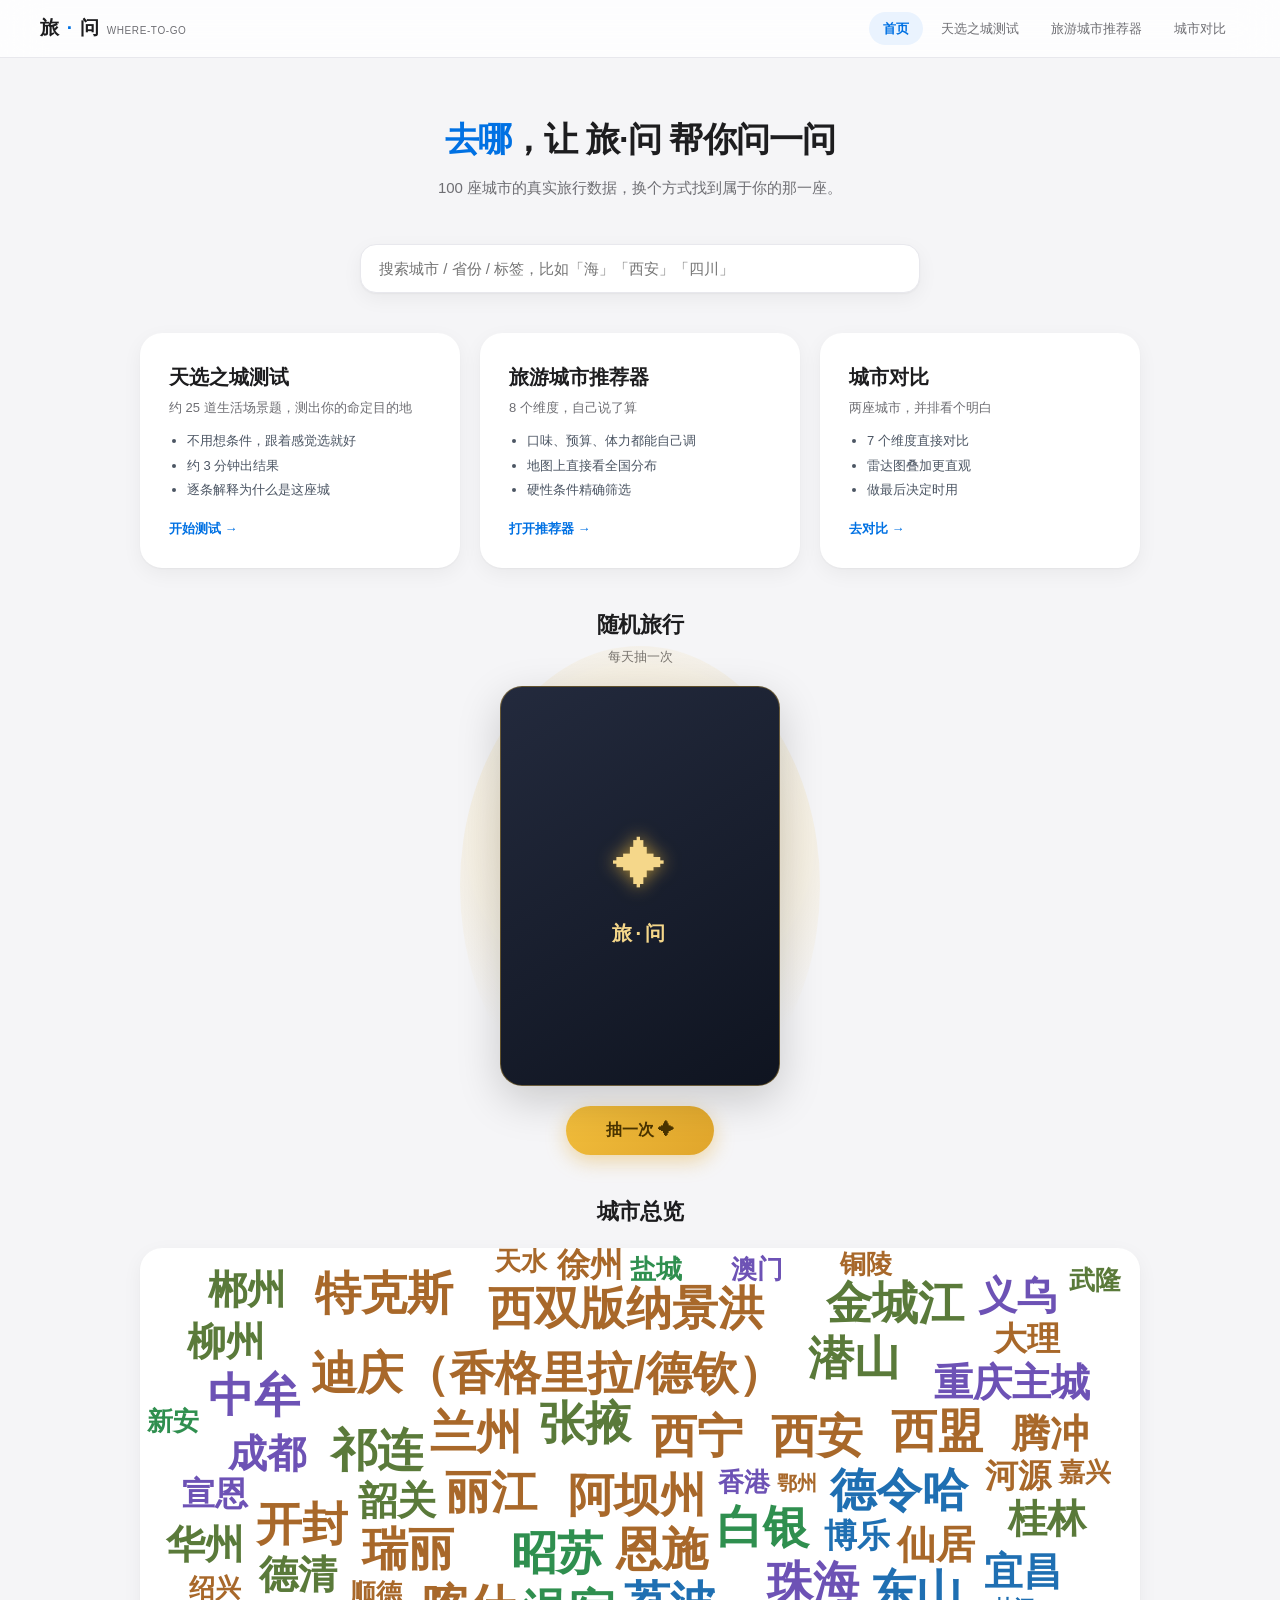
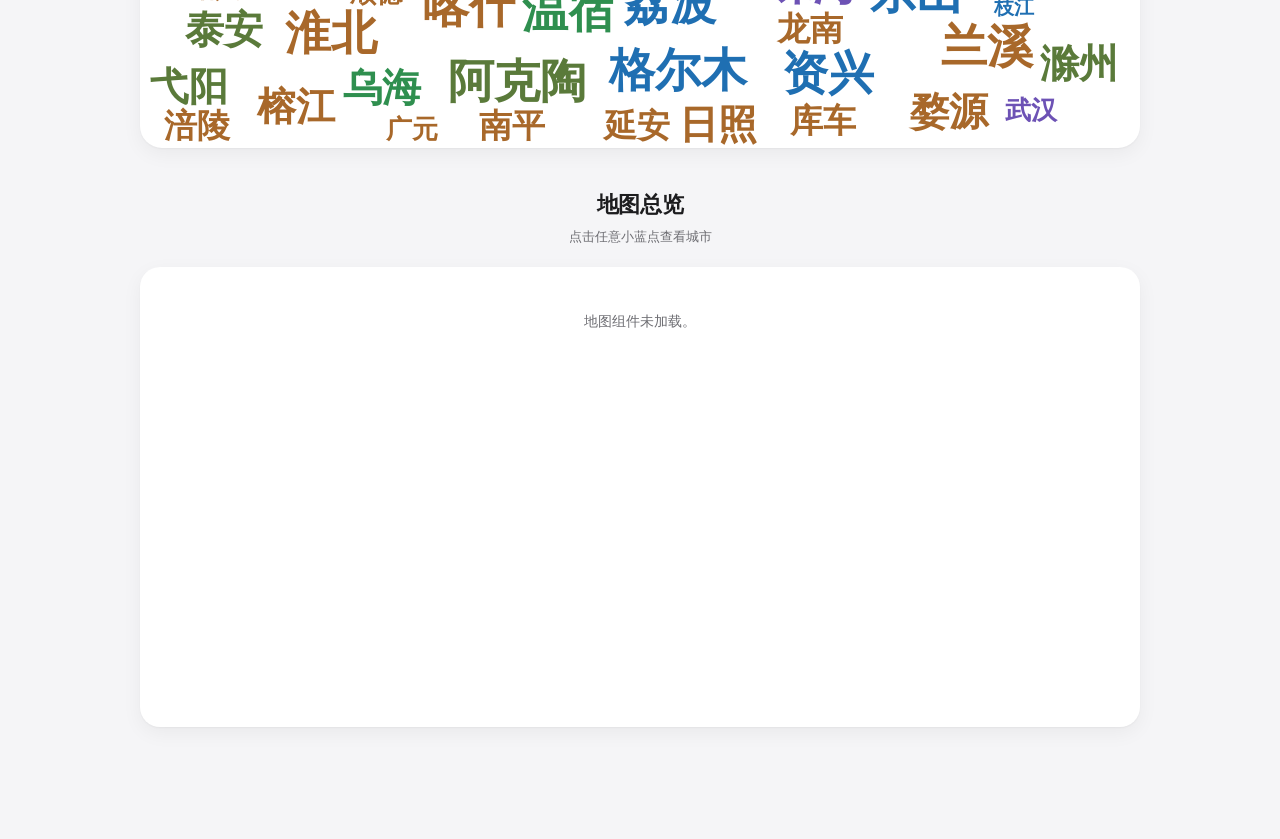
==== index.html @ f983141b "feat: 推荐器分享图、手机端布局修复、对比页排版修正 推荐器： - 结果区新增「生成分享图」，画布含前 5 名城市与匹配度，右下角站点二维码 - 无结果/维度不足时自动隐藏该按钮  手机端： - " ====
﻿<!DOCTYPE html>
<html lang="zh-CN">
<head>
  <meta charset="UTF-8">
  <meta name="viewport" content="width=device-width, initial-scale=1.0">
  <title>旅·问 · where-to-go</title>
  <link rel="stylesheet" href="style.css?v=v9">
</head>
<body>
  <nav class="topbar">
    <a class="brand" href="index.html">旅<span class="brand-dot">·</span>问<span class="brand-sub">where-to-go</span></a>
    <div class="navlinks">
      <a class="navlink active" href="index.html">首页</a>
      <a class="navlink" href="test.html">天选之城测试</a>
      <a class="navlink" href="recommender.html">旅游城市推荐器</a>
      <a class="navlink" href="compare.html">城市对比</a>
    </div>
  </nav>

  <main class="home">
    <section class="hero">
      <h1><span class="hero-hl">去哪</span>，让 旅·问 帮你问一问</h1>
      <p class="hero-sub">100 座城市的真实旅行数据，换个方式找到属于你的那一座。</p>
    </section>

    <!-- 搜索 -->
    <section class="home-section search-section">
      <div class="search-box">
        <input id="search-input" class="search-input" type="text" autocomplete="off"
               placeholder="搜索城市 / 省份 / 标签，比如「海」「西安」「四川」">
        <div id="search-results" class="search-results"></div>
      </div>
    </section>

    <!-- 新手引导：三个入口 -->
    <section class="home-cards">
      <a class="home-card" href="test.html">
        <h2>天选之城测试</h2>
        <p class="home-card-desc">约 25 道生活场景题，测出你的命定目的地</p>
        <ul class="home-card-points">
          <li>不用想条件，跟着感觉选就好</li>
          <li>约 3 分钟出结果</li>
          <li>逐条解释为什么是这座城</li>
        </ul>
        <span class="home-card-cta">开始测试 →</span>
      </a>

      <a class="home-card" href="recommender.html">
        <h2>旅游城市推荐器</h2>
        <p class="home-card-desc">8 个维度，自己说了算</p>
        <ul class="home-card-points">
          <li>口味、预算、体力都能自己调</li>
          <li>地图上直接看全国分布</li>
          <li>硬性条件精确筛选</li>
        </ul>
        <span class="home-card-cta">打开推荐器 →</span>
      </a>

      <a class="home-card" href="compare.html">
        <h2>城市对比</h2>
        <p class="home-card-desc">两座城市，并排看个明白</p>
        <ul class="home-card-points">
          <li>7 个维度直接对比</li>
          <li>雷达图叠加更直观</li>
          <li>做最后决定时用</li>
        </ul>
        <span class="home-card-cta">去对比 →</span>
      </a>
    </section>

    <!-- 随机旅行 -->
    <section class="home-section draw-section">
      <div class="home-section-head">
        <h2>随机旅行</h2>
        <p>每天抽一次</p>
      </div>
      <div class="draw-stage">
        <div class="draw-glow"></div>
        <div class="draw-card" id="draw-card">
          <div class="draw-card-inner" id="draw-card-inner">
            <div class="draw-face draw-back">
              <div class="draw-back-logo">✦</div>
              <div class="draw-back-text">旅·问</div>
            </div>
            <div class="draw-face draw-front">
              <div class="draw-prov" id="draw-prov"></div>
              <div class="draw-city" id="draw-city"></div>
              <div class="draw-tags" id="draw-tags"></div>
              <div class="draw-note" id="draw-note"></div>
            </div>
          </div>
        </div>
        <div class="draw-sparkles" id="draw-sparkles"></div>
      </div>
      <div class="draw-actions">
        <button id="draw-btn" class="draw-btn" type="button" disabled>抽一次 ✦</button>
      </div>
    </section>

    <!-- 文字云：城市总览 -->
    <section class="home-section cloud-section">
      <div class="home-section-head">
        <h2>城市总览</h2>
      </div>
      <div id="wordcloud" class="wordcloud"></div>
    </section>

    <!-- 地图总览 -->
    <section class="home-section map-section">
      <div class="home-section-head">
        <h2>地图总览</h2>
        <p>点击任意小蓝点查看城市</p>
      </div>
      <div id="home-map" class="home-map"></div>
    </section>

    <!-- 心愿单 -->
    <section class="home-section fav-section" id="fav-section" style="display:none">
      <div class="home-section-head">
        <h2>我想去的地方</h2>
      </div>
      <div id="fav-list" class="fav-list"></div>
    </section>
  </main>

  <script src="data.js?v=v9"></script>
  <script src="echarts.min.js"></script>
  <script src="china.js?v=v9"></script>
  <script src="geo.js?v=v9"></script>
  <script src="common.js?v=v9"></script>
  <script src="home.js?v=v9"></script>
</body>
</html>
---- style.css ----
:root {
  --bg: #f5f5f7;
  --panel: #ffffff;
  --border: #e8e8ed;
  --text: #1d1d1f;
  --muted: #6e6e73;
  --accent: #0071e3;
  --accent-soft: #eaf3fe;
  --warn: #b25000;
  --warn-soft: #fff8e1;
  --warn-border: #f2d98c;
  --good: #34c759;
  --mid: #ff9500;
  --bad: #ff3b30;
  --shadow: 0 1px 2px rgba(0,0,0,.04), 0 6px 20px rgba(0,0,0,.05);
  --shadow-hover: 0 4px 10px rgba(0,0,0,.06), 0 14px 36px rgba(0,0,0,.09);
}

* { box-sizing: border-box; -webkit-tap-highlight-color: transparent; }
button { touch-action: manipulation; font-family: inherit; }
html, body { margin: 0; padding: 0; }

body {
  font-family: -apple-system, BlinkMacSystemFont, "SF Pro Text", "PingFang SC", "Helvetica Neue", "Microsoft YaHei", sans-serif;
  background: var(--bg);
  color: var(--text);
  line-height: 1.5;
  font-size: 14px;
  -webkit-font-smoothing: antialiased;
}

header { padding: 44px 40px 0; max-width: 1280px; margin: 0 auto; }
header h1 { margin: 0; font-size: 28px; font-weight: 700; letter-spacing: -.02em; }

/* —— 顶部横幅导航 —— */
.topbar {
  position: sticky;
  top: 0;
  z-index: 50;
  display: flex;
  align-items: center;
  justify-content: space-between;
  gap: 16px;
  padding: 0 40px;
  height: 58px;
  background: rgba(255, 255, 255, .82);
  backdrop-filter: saturate(180%) blur(20px);
  -webkit-backdrop-filter: saturate(180%) blur(20px);
  border-bottom: 1px solid var(--border);
}
.brand {
  font-size: 19px;
  font-weight: 700;
  letter-spacing: -.01em;
  color: var(--text);
  text-decoration: none;
  display: flex;
  align-items: baseline;
  gap: 8px;
  white-space: nowrap;
}
.brand-dot { color: var(--accent); }
.brand-sub {
  font-size: 10px;
  font-weight: 500;
  color: var(--muted);
  letter-spacing: .06em;
  text-transform: uppercase;
}
.navlinks { display: flex; align-items: center; gap: 4px; }
.navlink {
  font-size: 13px;
  font-weight: 500;
  color: var(--muted);
  text-decoration: none;
  padding: 7px 14px;
  border-radius: 999px;
  transition: background .18s ease, color .18s ease;
  white-space: nowrap;
}
.navlink:hover { background: #f2f2f4; color: var(--text); }
.navlink.active { background: var(--accent-soft); color: var(--accent); font-weight: 600; }

/* —— 首页 —— */
main.home {
  display: block;
  max-width: 1080px;
  padding: 56px 40px 72px;
}
.hero { text-align: center; margin-bottom: 44px; }
.hero h1 {
  margin: 0 0 12px;
  font-size: 34px;
  font-weight: 700;
  letter-spacing: -.025em;
}
.hero-sub { margin: 0; font-size: 15px; color: var(--muted); }
.hero-hl { color: var(--accent); }

.home-cards {
  display: grid;
  grid-template-columns: repeat(3, minmax(0, 1fr));
  gap: 20px;
}
.home-card {
  display: block;
  background: var(--panel);
  border-radius: 22px;
  padding: 28px;
  text-decoration: none;
  color: var(--text);
  box-shadow: var(--shadow);
  transition: transform .2s ease, box-shadow .2s ease;
  border: 1px solid transparent;
}
.home-card:hover {
  transform: translateY(-3px);
  box-shadow: var(--shadow-hover);
  border-color: var(--accent-soft);
}
.home-card-emoji {
  width: 42px;
  height: 42px;
  border-radius: 12px;
  background: var(--accent-soft);
  color: var(--accent);
  display: flex;
  align-items: center;
  justify-content: center;
  font-size: 19px;
  margin-bottom: 16px;
}
.home-card h2 { margin: 0 0 6px; font-size: 20px; font-weight: 700; }
.home-card-desc { margin: 0 0 14px; font-size: 13px; color: var(--muted); }
.home-card-points { margin: 0 0 18px; padding-left: 18px; font-size: 13px; color: #4b5563; }
.home-card-points li { margin-bottom: 5px; }
.home-card-cta { font-size: 13px; font-weight: 600; color: var(--accent); }

.home-notes {
  display: grid;
  grid-template-columns: repeat(3, minmax(0, 1fr));
  gap: 16px;
  margin-top: 28px;
}
.home-note {
  background: var(--panel);
  border-radius: 16px;
  padding: 20px;
  box-shadow: var(--shadow);
}
.home-note h3 { margin: 0 0 8px; font-size: 14px; font-weight: 600; }
.home-note p { margin: 0; font-size: 12.5px; color: var(--muted); line-height: 1.6; }

main {
  max-width: 1280px;
  margin: 0 auto;
  padding: 28px 40px 64px;
  display: grid;
  grid-template-columns: 500px minmax(0, 1fr);
  gap: 24px;
  align-items: start;
}

/* 右列：地图在上、推荐列表在下 */
.right-col {
  min-width: 0;
  display: flex;
  flex-direction: column;
  gap: 20px;
}

/* 左侧 Bento 卡片列 */
.sidebar {
  display: flex;
  flex-direction: column;
  gap: 16px;
}
.sidebar::-webkit-scrollbar { width: 6px; }
.sidebar::-webkit-scrollbar-thumb { background: #d2d2d7; border-radius: 3px; }

.bento {
  background: var(--panel);
  border-radius: 20px;
  padding: 20px;
  box-shadow: var(--shadow);
}
.bento-title {
  font-size: 13px;
  font-weight: 700;
  letter-spacing: .01em;
  margin: 0 0 14px;
}

/* 字段（标签 + 控件） */
.field { margin-bottom: 16px; }
.field:last-child { margin-bottom: 0; }
.field-label { font-size: 13px; font-weight: 600; margin-bottom: 8px; }

/* 高亮 [] 框选词 */
.hl { color: var(--accent); font-weight: 700; margin: 0 2px; }

/* 提示小字 */
.hint { font-size: 11px; color: var(--muted); margin-top: 6px; line-height: 1.45; }
.hint-accent { color: var(--accent); }

/* tag 模式提示 */
.tag-mode-hint { font-size: 12px; color: var(--muted); margin: 10px 0 4px; line-height: 1.45; }

/* 景点类型 tag 分组 */
.tag-group { margin-top: 14px; }
.tag-group-head { display: flex; align-items: center; gap: 6px; font-size: 13px; font-weight: 600; margin-bottom: 8px; }
.tag-emoji { font-size: 15px; line-height: 1; }
.tag-group-name { color: var(--text); }

.chips { display: flex; flex-wrap: wrap; gap: 6px; }
.chip {
  padding: 5px 12px;
  border-radius: 999px;
  border: 1px solid var(--border);
  background: #fff;
  cursor: pointer;
  font-size: 12px;
  color: var(--muted);
  transition: all .15s ease;
}
.chip:hover { border-color: var(--accent); color: var(--accent); }
.chip.active { background: var(--accent); color: #fff; border-color: var(--accent); }

/* 分段选择按钮组 */
.seg {
  display: flex;
  border: 1px solid var(--border);
  border-radius: 12px;
  overflow: hidden;
  background: #f5f5f7;
}
.seg-btn {
  flex: 1 1 0;
  min-width: 0;
  padding: 8px 4px;
  border: none;
  background: transparent;
  border-right: 1px solid var(--border);
  cursor: pointer;
  font-size: 11px;
  color: var(--muted);
  white-space: normal;
  line-height: 1.3;
  transition: background .15s ease, color .15s ease;
}
.seg-btn:last-child { border-right: none; }
.seg-btn.active { background: var(--accent); color: #fff; }
.seg-btn.has-emoji { display: flex; flex-direction: column; align-items: center; gap: 3px; padding: 7px 3px; }
.seg-btn .emoji { font-size: 17px; line-height: 1; }
.seg-btn .seg-text { font-size: 11px; line-height: 1.25; text-align: center; }

/* 单选项行（目的地交通 A/B/C） */
.opt-row {
  display: flex;
  gap: 10px;
  align-items: flex-start;
  width: 100%;
  text-align: left;
  padding: 10px 12px;
  border-radius: 12px;
  border: 1px solid var(--border);
  background: #fff;
  cursor: pointer;
  font-size: 12px;
  color: var(--text);
  line-height: 1.45;
  margin-bottom: 6px;
  transition: all .15s ease;
}
.opt-row:last-child { margin-bottom: 0; }
.opt-row:hover { border-color: var(--accent); }
.opt-row.active { border-color: var(--accent); background: var(--accent-soft); }
.opt-dot {
  flex: 0 0 auto;
  width: 14px; height: 14px;
  border-radius: 50%;
  border: 2px solid #c7c7cc;
  margin-top: 2px;
  transition: all .15s ease;
}
.opt-row.active .opt-dot { border-color: var(--accent); background: var(--accent); box-shadow: inset 0 0 0 2px #fff; }
.opt-text { flex: 1; }
.opt-row .hl { white-space: nowrap; }

/* 滑块 */
.slider { margin-bottom: 16px; }
.slider:last-child { margin-bottom: 0; }
.slider-head { display: flex; justify-content: space-between; align-items: baseline; margin-bottom: 6px; }
.slider-label { font-size: 13px; font-weight: 600; }
.slider-val { color: var(--accent); font-weight: 600; font-size: 12px; }
.slider-hint { font-size: 11px; color: var(--muted); margin-top: 4px; }

/* 滑块刻度 */
.slider-ticks { display: flex; justify-content: space-between; margin-top: 2px; }
.slider-ticks span { font-size: 10px; color: var(--muted); text-align: center; flex: 1 1 0; line-height: 1.2; }
.slider-ticks span:first-child { text-align: left; }
.slider-ticks span:last-child { text-align: right; }

/* 双滑块（出行距离） */
.dual-range { position: relative; height: 36px; margin: 6px 0 2px; }
.dual-range .track { position: absolute; left: 0; right: 0; top: 16px; height: 4px; background: #e5e5ea; border-radius: 2px; }
.dual-range .range-fill { position: absolute; top: 16px; height: 4px; background: var(--accent); border-radius: 2px; }
.dual-range input[type="range"] {
  position: absolute;
  left: 0; top: 0;
  width: 100%; height: 36px;
  -webkit-appearance: none;
  appearance: none;
  background: transparent;
  margin: 0;
  pointer-events: none;
}
.dual-range input[type="range"]::-webkit-slider-runnable-track { background: transparent; height: 4px; }
.dual-range input[type="range"]::-webkit-slider-thumb {
  -webkit-appearance: none;
  appearance: none;
  width: 20px; height: 20px;
  margin-top: -8px;
  border-radius: 50%;
  background: #fff;
  border: none;
  box-shadow: 0 0 0 1px var(--accent), 0 1px 3px rgba(0,0,0,.2);
  pointer-events: auto;
  cursor: pointer;
}
.dual-range input[type="range"]::-moz-range-track { background: transparent; height: 4px; }
.dual-range input[type="range"]::-moz-range-thumb {
  width: 20px; height: 20px; border-radius: 50%;
  background: #fff; border: none;
  box-shadow: 0 0 0 1px var(--accent), 0 1px 3px rgba(0,0,0,.2);
  pointer-events: auto; cursor: pointer;
}
.dual-range-labels { display: flex; justify-content: space-between; font-size: 11px; color: var(--muted); margin-top: 0; }

/* 下拉选择 */
.selects { display: flex; flex-direction: column; gap: 6px; }
select {
  width: 100%;
  padding: 8px 10px;
  border-radius: 10px;
  border: 1px solid var(--border);
  background: #fff;
  font-size: 13px;
  font-family: inherit;
  color: var(--text);
}

/* 中国地图 */
#china-map { width: 100%; height: 52vh; border-radius: 14px; overflow: hidden; background: #fafafa; box-shadow: var(--shadow); }

/* 维度 */
.dim { padding: 12px 0; }
.dim + .dim { border-top: 1px solid #f2f2f4; }
.dim:first-child { padding-top: 0; }
.dim:last-child { padding-bottom: 0; }
/* 维度标题：用正常文本流排版，避免 flex 把句子拆成多行 */
.dim-label { font-weight: 600; margin-bottom: 10px; line-height: 1.6; }
.dim-badge {
  display: inline-block; margin-left: 6px; vertical-align: middle;
  font-size: 10px; font-weight: 600; color: var(--warn);
  background: var(--warn-soft); border: 1px solid var(--warn-border);
  border-radius: 999px; padding: 1px 8px;
}

/* 「很重要」档：整个维度块浅黄色底高亮 */
.dim.dim-focus {
  margin: 6px -10px;
  padding: 10px;
  background: var(--warn-soft);
  border-radius: 12px;
  box-shadow: inset 0 0 0 1px var(--warn-border);
}
.dim.dim-focus + .dim,
.dim + .dim-focus { border-top: 1px solid transparent; }

.dim-control { margin-top: 10px; border-radius: 12px; padding: 8px; }
.dim-control.important { border-left: 3px solid var(--warn); padding-left: 10px; background: #fffdf6; }
.dim-pref { display: flex; align-items: center; gap: 8px; }
.dim-pref input { flex: 1; }
.endpoint { font-size: 11px; color: var(--muted); white-space: nowrap; }
/* 滑条当前档位的说明文字 */
.dim-opinion {
  margin-top: 6px;
  text-align: center;
  font-size: 12px;
  font-weight: 600;
  color: var(--accent);
  min-height: 18px;
}
.dim.dim-focus .dim-opinion { color: var(--warn); }
.dim-hint { font-size: 11px; color: var(--muted); margin-top: 8px; line-height: 1.4; }

/* 范围滑块 —— Apple 风格 */
input[type="range"] {
  -webkit-appearance: none;
  appearance: none;
  width: 100%;
  height: 28px;
  background: transparent;
  cursor: pointer;
}
input[type="range"]:focus { outline: none; }
input[type="range"]::-webkit-slider-runnable-track {
  height: 4px; border-radius: 2px; background: #e5e5ea;
}
input[type="range"]::-webkit-slider-thumb {
  -webkit-appearance: none;
  appearance: none;
  width: 20px; height: 20px;
  margin-top: -8px;
  border-radius: 50%;
  background: #fff;
  border: none;
  box-shadow: 0 0 0 1px var(--accent), 0 1px 3px rgba(0,0,0,.2);
}
input[type="range"]::-moz-range-track { height: 4px; border-radius: 2px; background: #e5e5ea; }
input[type="range"]::-moz-range-thumb {
  width: 20px; height: 20px; border-radius: 50%;
  background: #fff; border: none;
  box-shadow: 0 0 0 1px var(--accent), 0 1px 3px rgba(0,0,0,.2);
}

/* 重置按钮 */
.reset {
  width: 100%;
  margin-top: 4px;
  padding: 12px;
  border: none;
  background: var(--accent);
  border-radius: 14px;
  cursor: pointer;
  color: #fff;
  font-size: 14px;
  font-weight: 600;
  box-shadow: var(--shadow);
  transition: opacity .15s ease, transform .15s ease;
}
.reset:hover { opacity: .9; }
.reset:active { transform: scale(.98); }

/* 结果分享按钮 */
.share-bar { display: flex; justify-content: center; margin-top: 16px; }

/* 右侧结果 —— Bento 网格 */
.results-panel { min-width: 0; }
.summary { color: var(--muted); font-size: 13px; margin: 2px 2px 6px; }
.jumpmode { margin: 0 2px 16px; }

/* 结果提示条：位于跳转选项与第一个城市之间 */
.notice {
  margin: 0 2px 14px;
  padding: 12px 16px;
  border-radius: 14px;
  font-size: 14px;
  font-weight: 600;
  line-height: 1.5;
}
/* 高匹配城市偏少 */
.notice.notice-sparse {
  background: var(--accent-soft);
  color: var(--accent);
}
/* 天选城市：浅黄底 + 2s 一个周期的淡入淡出呼吸 */
.notice.notice-perfect {
  color: var(--warn);
  background: linear-gradient(90deg, #fff8e1, #fff0b8, #fff8e1);
  background-size: 200% 100%;
  border: 1px solid var(--warn-border);
  text-align: center;
  font-size: 15px;
  box-shadow: 0 2px 12px rgba(242, 190, 60, .35);
  animation: perfect-glow 2s ease-in-out infinite, perfect-shine 4s linear infinite;
}
@keyframes perfect-glow {
  0%, 100% { opacity: .55; box-shadow: 0 2px 6px rgba(242, 190, 60, .18); }
  50%      { opacity: 1;   box-shadow: 0 4px 18px rgba(242, 190, 60, .55); }
}
@keyframes perfect-shine {
  0%   { background-position: 0% 50%; }
  100% { background-position: 200% 50%; }
}
@media (prefers-reduced-motion: reduce) {
  .notice.notice-perfect { animation: none; opacity: 1; }
}
.jumpmode-label { display: block; font-size: 12px; color: var(--muted); margin-bottom: 6px; }

.results {
  display: flex;
  flex-direction: column;
  gap: 14px;
}

.card {
  background: var(--panel);
  border-radius: 20px;
  padding: 18px;
  box-shadow: var(--shadow);
  transition: transform .16s ease, box-shadow .16s ease;
}
.card:hover { transform: translateY(-2px); box-shadow: var(--shadow-hover); }
.card.flash { transform: translateY(-2px); box-shadow: 0 0 0 2px var(--accent), var(--shadow-hover); }

.card-top { display: flex; align-items: center; gap: 12px; }
.rank {
  width: 28px; height: 28px; flex: 0 0 28px;
  border-radius: 50%;
  background: var(--accent-soft); color: var(--accent);
  display: flex; align-items: center; justify-content: center;
  font-weight: 700; font-size: 13px;
}
.name-wrap { flex: 1; min-width: 0; }
.name { font-size: 16px; font-weight: 700; }
.province { font-size: 12px; color: var(--muted); }
.score { font-weight: 800; font-size: 24px; color: var(--accent); text-align: right; }
.score .pct { font-size: 13px; font-weight: 600; }

.meta { color: var(--muted); font-size: 12px; margin-top: 8px; }

.fits { display: flex; flex-wrap: wrap; gap: 6px; margin-top: 10px; }
.fit { font-size: 11px; padding: 3px 9px; border-radius: 999px; font-weight: 600; }
.fit.good { background: #e8f7ee; color: var(--good); }
.fit.mid  { background: #fff4e5; color: var(--mid); }
.fit.bad  { background: #fdeaea; color: var(--bad); }

.tags { display: flex; flex-wrap: wrap; gap: 6px; margin-top: 10px; }
.tag { font-size: 11px; padding: 3px 9px; border-radius: 7px; font-weight: 500; }
.tag.cat-mountain { background: #eef3e8; color: #5a7a3a; }
.tag.cat-water    { background: #e6f1fb; color: #1f6fb2; }
.tag.cat-wild     { background: #e7f6ec; color: #2f8f4f; }
.tag.cat-culture  { background: #f6ece2; color: #a8682a; }
.tag.cat-urban    { background: #efeafb; color: #6d52b5; }

.notes { margin-top: 10px; font-size: 13px; color: #4b5563; font-style: italic; }

.empty {
  color: var(--muted); padding: 48px; text-align: center;
  background: var(--panel); border-radius: 20px; box-shadow: var(--shadow);
}

/* ============ 天选之城测试 ============ */
.test-main {
  display: block;
  max-width: 640px;
  margin: 0 auto;
  padding: 40px 20px 80px;
}

/* 开场 */
.test-intro {
  background: var(--panel);
  border-radius: 24px;
  padding: 40px 32px;
  text-align: center;
  box-shadow: var(--shadow);
}
.test-intro-emoji {
  width: 64px; height: 64px;
  margin: 0 auto 18px;
  border-radius: 20px;
  background: linear-gradient(135deg, #eaf3fe, #f4eefe);
  color: var(--accent);
  font-size: 28px;
  display: flex; align-items: center; justify-content: center;
}
.test-intro h1 { margin: 0 0 10px; font-size: 26px; font-weight: 700; letter-spacing: -.02em; }
.test-intro-sub { margin: 0 0 22px; font-size: 15px; color: var(--muted); line-height: 1.7; }
.test-intro-points { list-style: none; margin: 0 0 28px; padding: 0; text-align: left; }
.test-intro-points li {
  position: relative; padding-left: 22px; margin-bottom: 9px;
  font-size: 14px; color: #4b5563;
}
.test-intro-points li::before {
  content: "✓"; position: absolute; left: 0; top: 0;
  color: var(--good); font-weight: 700;
}

/* 按钮 */
.test-btn-primary {
  display: inline-block;
  padding: 13px 26px;
  border: none; border-radius: 14px;
  background: var(--accent); color: #fff;
  font-size: 15px; font-weight: 600;
  text-decoration: none; cursor: pointer;
  box-shadow: var(--shadow);
  transition: opacity .15s ease, transform .15s ease;
}
.test-btn-primary:hover { opacity: .9; }
.test-btn-primary:active { transform: scale(.98); }
.test-btn-primary:disabled { opacity: .35; cursor: not-allowed; }
.test-btn-ghost {
  display: inline-block;
  padding: 13px 22px;
  border: 1px solid var(--border); border-radius: 14px;
  background: #fff; color: var(--muted);
  font-size: 14px; font-weight: 500; cursor: pointer;
  transition: border-color .15s ease, color .15s ease;
}
.test-btn-ghost:hover { border-color: var(--accent); color: var(--accent); }
.test-btn-ghost:disabled { opacity: .35; cursor: not-allowed; }

/* 答题 */
.test-quiz {
  background: var(--panel);
  border-radius: 24px;
  padding: 28px;
  box-shadow: var(--shadow);
}
.test-progress { display: flex; align-items: center; gap: 12px; margin-bottom: 26px; }
.test-progress-bar { flex: 1; height: 6px; border-radius: 3px; background: #ececf0; overflow: hidden; }
.test-progress-fill { height: 100%; width: 0; background: var(--accent); border-radius: 3px; transition: width .25s ease; }
.test-progress-text { font-size: 13px; color: var(--muted); font-variant-numeric: tabular-nums; white-space: nowrap; }

.test-scene {
  display: inline-block;
  font-size: 11px; font-weight: 600; letter-spacing: .05em;
  color: var(--accent); background: var(--accent-soft);
  border-radius: 999px; padding: 3px 12px; margin-bottom: 14px;
}
.test-question { margin: 0 0 22px; font-size: 20px; font-weight: 700; line-height: 1.5; letter-spacing: -.01em; }

.test-options { display: flex; flex-direction: column; gap: 10px; }
.test-opt {
  display: block; width: 100%;
  text-align: left;
  padding: 16px 18px;
  border: 1.5px solid var(--border); border-radius: 14px;
  background: #fff; color: var(--text);
  font-size: 15px; line-height: 1.5; cursor: pointer;
  transition: border-color .15s ease, background .15s ease, transform .1s ease;
}
.test-opt:hover { border-color: var(--accent); }
.test-opt.active { border-color: var(--accent); background: var(--accent-soft); color: var(--accent); font-weight: 600; }
.test-opt:active { transform: scale(.995); }

.test-quiz-actions { display: flex; justify-content: space-between; align-items: center; margin-top: 26px; gap: 12px; }

/* 结果 */
.result-view { max-width: 640px; margin: 0 auto; }
.result-head { text-align: center; padding: 26px 0 20px; }
.result-kicker { font-size: 12px; letter-spacing: .14em; color: var(--accent); font-weight: 600; text-transform: uppercase; }
.result-city-name { margin: 6px 0 4px; font-size: 36px; font-weight: 800; letter-spacing: -.03em; }
.result-score { color: var(--accent); }
.result-score-num { font-size: 34px; font-weight: 800; }
.result-score-pct { font-size: 15px; font-weight: 600; margin-left: 2px; }

.result-card {
  background: var(--panel); border-radius: 22px; padding: 24px;
  box-shadow: var(--shadow); margin-bottom: 16px;
}
.result-card-prov { font-size: 13px; color: var(--muted); margin-bottom: 6px; }
.result-card-meta { font-size: 13px; color: #4b5563; margin-bottom: 12px; }
.result-card-notes { font-size: 14px; color: #4b5563; font-style: italic; line-height: 1.7; }
.result-card-tags { display: flex; flex-wrap: wrap; gap: 6px; margin-top: 14px; }

.result-fun-hint {
  background: #fff8e1; color: #8a6d1a;
  border: 1px solid var(--warn-border);
  border-radius: 12px; padding: 12px 16px;
  font-size: 13px; line-height: 1.6; margin-bottom: 16px;
}
.result-inc-hint {
  background: #eef3fb; color: #4a5c8a;
  border-radius: 12px; padding: 12px 16px;
  font-size: 13px; line-height: 1.6; margin-bottom: 16px;
}

.result-tag-summary {
  background: var(--panel); border-radius: 18px; padding: 18px 20px;
  box-shadow: var(--shadow); margin-bottom: 16px; font-size: 13.5px; line-height: 1.8;
}
.result-tag-line.hit { color: var(--good); }
.result-tag-line.miss { color: var(--muted); }

.result-radar {
  background: var(--panel); border-radius: 22px; padding: 20px;
  box-shadow: var(--shadow); margin-bottom: 16px;
}
.result-radar-fallback { min-height: 60px; }
.result-radar-chart { width: 100%; height: 320px; }
.result-radar-note { font-size: 13px; color: var(--muted); line-height: 1.6; }

.result-section-title {
  font-size: 13px; font-weight: 700; letter-spacing: .04em;
  color: var(--muted); margin: 0 0 14px;
  text-transform: uppercase;
}

.result-reasons {
  background: var(--panel); border-radius: 22px; padding: 22px;
  box-shadow: var(--shadow); margin-bottom: 16px;
}
.result-reason { padding: 12px 0; border-bottom: 1px solid #f2f2f4; }
.result-reason:last-child { border-bottom: none; }
.result-reason.muted { opacity: .55; }
.result-reason-head { display: flex; justify-content: space-between; align-items: center; margin-bottom: 5px; }
.result-reason-dim { font-size: 14px; font-weight: 700; }
.result-reason-match { font-size: 14px; font-weight: 700; color: var(--accent); }
.result-reason-skip { font-size: 12px; color: var(--muted); }
.result-reason-body { font-size: 13px; color: #4b5563; line-height: 1.7; }

.result-alt {
  background: var(--panel); border-radius: 22px; padding: 22px;
  box-shadow: var(--shadow); margin-bottom: 16px;
}
.result-alt-list { display: flex; flex-direction: column; gap: 8px; }
.result-alt-item {
  display: flex; align-items: center; gap: 10px;
  padding: 12px 14px; border-radius: 12px; background: #f7f7f9;
}
.result-alt-name { font-size: 14px; font-weight: 600; }
.result-alt-prov { font-size: 12px; color: var(--muted); flex: 1; }
.result-alt-score { font-size: 14px; font-weight: 700; color: var(--accent); }

.result-actions {
  display: flex; justify-content: center; gap: 12px;
  margin-top: 8px; flex-wrap: wrap;
}

/* ============ 首页通用 section ============ */
.home-section { margin: 40px 0; }
.home-section-head { text-align: center; margin-bottom: 20px; }
.home-section-head h2 { margin: 0 0 6px; font-size: 22px; font-weight: 700; letter-spacing: -.02em; }
.home-section-head p { margin: 0; font-size: 13px; color: var(--muted); }

/* ============ 抽卡（随机旅行） ============ */
.draw-section { text-align: center; }
.draw-stage {
  position: relative;
  width: 280px; height: 400px;
  margin: 0 auto;
  perspective: 1200px;
}
.draw-glow {
  position: absolute; inset: -40px;
  background: radial-gradient(circle at 50% 40%, rgba(242,190,60,.35), rgba(242,190,60,0) 70%);
  border-radius: 50%;
  z-index: 0;
  animation: glow-pulse 2.6s ease-in-out infinite;
  pointer-events: none;
}
@keyframes glow-pulse {
  0%, 100% { opacity: .5; transform: scale(.94); }
  50% { opacity: 1; transform: scale(1.06); }
}

.draw-card {
  position: absolute; inset: 0;
  z-index: 1;
  transform-style: preserve-3d;
}
.draw-card.pop { animation: card-pop .6s ease forwards; }
.draw-card.shake { animation: card-shake .42s ease; }
@keyframes card-pop {
  0% { transform: scale(.2) rotate(-8deg); opacity: 0; }
  60% { transform: scale(1.07) rotate(3deg); opacity: 1; }
  100% { transform: scale(1) rotate(0); opacity: 1; }
}
@keyframes card-shake {
  0%, 100% { transform: rotate(0); }
  25% { transform: rotate(-3deg); }
  50% { transform: rotate(3deg); }
  75% { transform: rotate(-2deg); }
}

.draw-card-inner {
  position: absolute; inset: 0;
  transform-style: preserve-3d;
  transition: transform .7s cubic-bezier(.4, .2, .2, 1);
}
.draw-card-inner.flipped { transform: rotateY(180deg); }

.draw-face {
  position: absolute; inset: 0;
  border-radius: 22px;
  backface-visibility: hidden;
  -webkit-backface-visibility: hidden;
  box-shadow: 0 14px 44px rgba(0,0,0,.18);
  display: flex; flex-direction: column;
  align-items: center; justify-content: center;
}
.draw-back {
  background: linear-gradient(150deg, #232a3d, #0f1420);
  color: #f5d78a;
  border: 1px solid rgba(242,190,60,.35);
}
.draw-back-logo { font-size: 54px; margin-bottom: 12px; text-shadow: 0 0 18px rgba(242,190,60,.7); }
.draw-back-text { font-size: 20px; letter-spacing: .18em; font-weight: 700; }

.draw-front {
  background: linear-gradient(160deg, #fffdf4, #fff7e0);
  transform: rotateY(180deg);
  color: var(--text);
  padding: 26px;
}
.draw-prov { font-size: 13px; color: var(--muted); margin-bottom: 4px; }
.draw-city { font-size: 34px; font-weight: 800; letter-spacing: -.02em; margin-bottom: 16px; }
.draw-tags { display: flex; flex-wrap: wrap; gap: 6px; justify-content: center; margin-bottom: 14px; }
.draw-note {
  font-size: 12.5px; color: #6b6150; font-style: italic; line-height: 1.6;
  max-height: 84px; overflow: hidden;
}

.draw-sparkles { position: absolute; inset: 0; z-index: 2; pointer-events: none; }
.sparkle {
  position: absolute;
  width: var(--s); height: var(--s);
  border-radius: 50%;
  background: radial-gradient(circle, #fff4c2, #f2be3c);
  box-shadow: 0 0 10px 2px rgba(242,190,60,.85);
  animation: sparkle-rise var(--d) ease-out forwards;
}
@keyframes sparkle-rise {
  0% { transform: translate(0, 0) scale(.3); opacity: 0; }
  25% { opacity: 1; }
  100% { transform: translate(var(--x), -70px) scale(1.2); opacity: 0; }
}

.draw-actions { margin-top: 20px; }
.draw-btn {
  padding: 14px 40px;
  border: none; border-radius: 999px;
  background: linear-gradient(135deg, #f2be3c, #e0a52b);
  color: #4a3400; font-size: 16px; font-weight: 700;
  cursor: pointer; box-shadow: 0 6px 20px rgba(224,165,43,.4);
  transition: opacity .15s ease, transform .15s ease;
}
.draw-btn:hover { opacity: .92; }
.draw-btn:active { transform: scale(.97); }
.draw-btn:disabled { opacity: .45; cursor: not-allowed; box-shadow: none; }

/* ============ 搜索 ============ */
.search-section { margin-top: 8px; }
.search-box { position: relative; max-width: 560px; margin: 0 auto; }
.search-input {
  width: 100%; padding: 15px 18px;
  border: 1.5px solid var(--border); border-radius: 16px;
  font-size: 15px; background: #fff;
  box-shadow: var(--shadow); outline: none;
  transition: border-color .15s ease;
}
.search-input:focus { border-color: var(--accent); }
.search-results {
  position: absolute; top: calc(100% + 8px); left: 0; right: 0;
  background: #fff; border-radius: 16px;
  box-shadow: 0 12px 34px rgba(0,0,0,.14);
  padding: 6px; display: none; z-index: 40;
  max-height: 380px; overflow-y: auto;
}
.search-results.open { display: block; }
.search-row {
  display: flex; align-items: baseline; gap: 10px;
  width: 100%; text-align: left;
  padding: 12px 14px; border: none; border-radius: 10px;
  background: transparent; cursor: pointer; font-size: 14px;
}
.search-row:hover { background: var(--accent-soft); }
.search-row-name { font-weight: 700; }
.search-row-prov { color: var(--muted); font-size: 12px; }
.search-row-tags { color: #9a9aa0; font-size: 12px; margin-left: auto; }
.search-empty { padding: 18px; text-align: center; color: var(--muted); font-size: 13px; }

/* ============ 文字云 ============ */
.wordcloud {
  position: relative;
  background: var(--panel);
  border-radius: 22px;
  padding: 12px;
  box-shadow: var(--shadow);
  overflow: hidden;
}
.wc-word {
  position: absolute;
  font-weight: 600;
  line-height: 1;
  cursor: pointer;
  white-space: nowrap;
  transition: transform .15s ease, opacity .15s ease;
  user-select: none;
}
.wc-word:hover { transform: scale(1.12); opacity: .85; }

/* ============ 心愿单 ============ */
.fav-list { display: flex; flex-wrap: wrap; gap: 10px; justify-content: center; }
.fav-chip {
  display: inline-flex; align-items: center; gap: 8px;
  padding: 9px 10px 9px 16px;
  border-radius: 999px; background: var(--panel);
  box-shadow: var(--shadow); cursor: pointer;
  font-size: 14px; transition: transform .15s ease;
}
.fav-chip:hover { transform: translateY(-2px); }
.fav-chip-name { font-weight: 600; }
.fav-chip-prov { color: var(--muted); font-size: 12px; }
.fav-chip-del {
  border: none; background: #f2f2f4; color: var(--muted);
  width: 22px; height: 22px; border-radius: 50%;
  cursor: pointer; font-size: 14px; line-height: 1;
}
.fav-chip-del:hover { background: #fdeaea; color: var(--bad); }
.fav-empty { color: var(--muted); font-size: 13px; text-align: center; padding: 8px; }

/* ============ 收藏按钮 ============ */
.fav-btn {
  border: 1px solid var(--border); background: #fff; color: var(--muted);
  padding: 7px 13px; border-radius: 999px; font-size: 13px; cursor: pointer;
  transition: border-color .15s ease, color .15s ease, background .15s ease;
}
.fav-btn:hover { border-color: var(--accent); color: var(--accent); }
.fav-btn.on { background: #fdeaea; border-color: #ff3b30; color: #ff3b30; }
.fav-slot { display: inline-flex; align-items: center; }

/* ============ 弹层（城市信息） ============ */
.popover-overlay {
  position: fixed; inset: 0; z-index: 100;
  background: rgba(0,0,0,.35);
  display: flex; align-items: center; justify-content: center;
  padding: 20px;
  animation: fade-in .18s ease;
}
@keyframes fade-in { from { opacity: 0; } to { opacity: 1; } }
.popover {
  position: relative;
  width: 100%; max-width: 500px;
  background: #fff; border-radius: 20px;
  padding: 24px; box-shadow: 0 24px 60px rgba(0,0,0,.3);
  animation: popover-in .22s cubic-bezier(.3,1.2,.4,1);
}
@keyframes popover-in { from { transform: scale(.9); opacity: 0; } to { transform: scale(1); opacity: 1; } }
.popover-close {
  position: absolute; top: 12px; right: 14px;
  border: none; background: transparent; color: var(--muted);
  font-size: 24px; cursor: pointer; line-height: 1;
}
.popover-close:hover { color: var(--text); }
.popover-head { margin-bottom: 12px; }
.popover-city { font-size: 24px; font-weight: 800; }
.popover-prov { font-size: 13px; color: var(--muted); }
.popover-meta { display: flex; flex-wrap: wrap; gap: 6px 14px; font-size: 12.5px; color: #4b5563; margin-bottom: 12px; }
.popover-notes { font-size: 13.5px; color: #4b5563; line-height: 1.7; margin-bottom: 14px; }
.popover-tags { display: flex; flex-wrap: wrap; gap: 6px; margin-bottom: 18px; }
.popover-actions { display: flex; align-items: center; gap: 12px; }
.popover-link { font-size: 13px; font-weight: 600; color: var(--accent); text-decoration: none; }
.popover-link:hover { text-decoration: underline; }

/* 城市卡片：全部维度打分 */
.popover-dims {
  display: flex; flex-direction: column; gap: 7px;
  margin-bottom: 14px; padding: 12px 14px;
  background: #f7f7f9; border-radius: 14px;
}
.popover-dim { display: flex; align-items: center; justify-content: space-between; font-size: 13px; }
.popover-dim-name { color: #4b5563; }
.popover-dim .score-view { color: var(--accent); }

/* 城市卡片右上角：百度搜索（图标 + 文字） */
.popover-baidu {
  position: absolute; top: 12px; right: 46px;
  display: inline-flex; align-items: center; gap: 4px;
  padding: 5px 12px; border-radius: 999px;
  font-size: 12.5px; font-weight: 600; line-height: 1.4;
  color: var(--accent); background: var(--accent-soft);
  text-decoration: none; white-space: nowrap;
  transition: filter .15s ease;
}
.popover-baidu:hover { filter: brightness(.96); }
/* 给右上角按钮留出空间，避免与城市名重叠；标题可换行完整显示 */
.popover-head { padding-right: 124px; }
.popover-city {
  white-space: normal; word-break: break-word;
  font-size: 24px; font-weight: 800; line-height: 1.25;
}

/* 对比页卡片也需要容纳右上角按钮 */
.compare-city-card { position: relative; }
.compare-city-card .popover-baidu { right: 12px; }
.compare-city-card .popover-head { padding-right: 118px; }

/* 分享图片弹层 */
.share-image-box {
  position: relative;
  width: 100%; max-width: 420px;
  background: #fff; border-radius: 20px;
  padding: 16px; box-shadow: 0 24px 60px rgba(0,0,0,.3);
  animation: popover-in .22s cubic-bezier(.3,1.2,.4,1);
}
.share-image-tip {
  font-size: 12.5px; color: var(--muted); text-align: center;
  margin: 4px 0 12px;
}
.share-image {
  display: block; width: 100%; height: auto;
  border-radius: 12px; cursor: pointer;
  box-shadow: 0 6px 24px rgba(0,0,0,.12);
}

/* ============ 城市对比页 ============ */
/* 注意：必须覆盖通用 main 的 grid 双栏布局，否则子块会被塞进网格 */
.compare-main { display: block; max-width: 1720px; margin: 0 auto; padding: 40px 24px 72px; }
.compare-title {
  margin: 0 0 26px; text-align: center;
  font-size: 28px; font-weight: 700; letter-spacing: -.02em;
}

/* 选城区：水平居中、足够宽 */
.compare-selectors {
  display: flex; align-items: flex-start; justify-content: center;
  gap: 20px; margin: 0 auto 26px;
  max-width: 1040px;
}
.compare-pick { flex: 1 1 0; min-width: 0; }
.compare-pick label { display: block; font-size: 12px; font-weight: 600; color: var(--muted); margin-bottom: 6px; }
.compare-vs { font-size: 18px; font-weight: 800; color: var(--muted); padding-top: 26px; }

/* 雷达图 + 对比表：并列，宽度与选城区一致 */
.compare-panels {
  display: grid;
  grid-template-columns: minmax(0, 1fr) minmax(0, 1fr);
  gap: 20px;
  align-items: start;
  max-width: 1040px;
  margin: 0 auto 20px;
}

.compare-radar-card {
  background: var(--panel); border-radius: 20px; padding: 16px;
  box-shadow: var(--shadow);
}
.compare-radar { width: 100%; height: 400px; }

.compare-table-card {
  background: var(--panel); border-radius: 20px; padding: 8px 18px;
  box-shadow: var(--shadow);
}
.cmp-table-head, .cmp-row {
  display: grid; grid-template-columns: 110px 1fr 1fr;
  align-items: center;
}
.cmp-table-head { font-size: 13px; font-weight: 700; color: var(--muted); padding: 12px 0; }
.cmp-row { padding: 12px 0; border-top: 1px solid #f2f2f4; font-size: 13.5px; }
.cmp-dim-col { font-weight: 700; color: var(--text); }
.cmp-city-col { line-height: 1.5; }
.cmp-city-col.a { color: #0060c0; }
.cmp-city-col.b { color: #c76a00; }

/* 打分视图：数字 + 5 格刻度条 */
.score-view { display: inline-flex; align-items: center; gap: 6px; vertical-align: middle; }
.score-num { font-weight: 700; font-variant-numeric: tabular-nums; }
.score-bar { display: inline-flex; gap: 2px; }
.score-bar i { display: block; width: 5px; height: 10px; border-radius: 2px; background: #e5e5ea; }
.score-bar i.on { background: currentColor; opacity: .9; }
.result-reason-body .score-view { color: var(--accent); }

/* 对比页：搜索选城 */
.compare-search-box { position: relative; }
.compare-search {
  width: 100%; padding: 12px 14px;
  border: 1.5px solid var(--border); border-radius: 12px;
  font-size: 14px; background: #fff; outline: none;
  transition: border-color .15s ease;
}
.compare-search:focus { border-color: var(--accent); }

.compare-chosen { margin-top: 8px; }
.compare-chosen-inner {
  position: relative;
  display: flex; flex-direction: column; align-items: flex-start; gap: 6px;
  padding: 12px 40px 12px 14px;
  border-radius: 14px;
  background: var(--accent-soft); color: var(--accent);
  font-size: 14px; font-weight: 600;
}
.compare-chosen-inner.b { background: #fff2e0; color: #c76a00; }
.compare-chosen-name { font-weight: 700; font-size: 16px; }
.compare-chosen-prov { font-weight: 400; opacity: .8; font-size: 12.5px; }
.compare-chosen-fav { margin-top: 2px; }
.compare-chosen-clear {
  position: absolute; top: 8px; right: 8px;
  border: none; background: rgba(0,0,0,.07); color: inherit;
  width: 22px; height: 22px; border-radius: 50%;
  cursor: pointer; font-size: 13px; line-height: 1;
}
.compare-chosen-clear:hover { background: rgba(0,0,0,.14); }
.compare-chosen-empty { font-size: 12.5px; color: var(--muted); }

.compare-placeholder {
  padding: 44px 16px; text-align: center;
  color: var(--muted); font-size: 13.5px;
}

/* 对比页底部：城市卡片 */
.compare-cards { max-width: 1040px; margin: 0 auto; }
.compare-cards-grid {
  display: grid; grid-template-columns: repeat(2, minmax(0, 1fr)); gap: 16px;
}
.compare-city-card {
  background: var(--panel); border-radius: 20px;
  padding: 22px; box-shadow: var(--shadow);
}

/* 首页地图总览 */
.home-map {
  width: 100%; height: 460px;
  border-radius: 20px; overflow: hidden;
  background: var(--panel); box-shadow: var(--shadow);
}
.map-fallback { padding: 44px; text-align: center; color: var(--muted); }

/* 顶部导航移动端 */
/* ============ 移动端 / 平板 ============ */
@media (max-width: 900px) {
  /* 推荐器：双栏 -> 单栏（否则右侧结果被挤压） */
  main { grid-template-columns: 1fr; padding: 18px 16px 40px; }
  header { padding: 24px 16px 0; }
  #china-map { height: 340px; }
  .endpoint { white-space: normal; }
  .sidebar { gap: 14px; }

  .topbar { height: 54px; padding: 0 14px; gap: 8px; }
  .navlinks { gap: 2px; overflow-x: auto; -webkit-overflow-scrolling: touch; scrollbar-width: none; }
  .navlinks::-webkit-scrollbar { display: none; }
  .navlink { padding: 7px 11px; font-size: 12.5px; }
  .brand-sub { display: none; }

  /* 首页 */
  main.home { padding: 28px 16px 56px; }
  .hero h1 { font-size: 26px; }
  .home-cards { grid-template-columns: 1fr; }
  .home-section { margin: 30px 0; }
  .draw-stage { width: 240px; height: 360px; }
  .home-map { height: 340px; }

  /* 测试 */
  .test-main { padding: 20px 14px 60px; }
  .test-intro { padding: 32px 20px; }
  .test-quiz { padding: 22px 18px; }
  .test-question { font-size: 18px; }
  .test-opt { padding: 15px 16px; font-size: 14px; }
  .result-city-name { font-size: 30px; }

  /* 对比页 */
  .compare-main { padding: 28px 16px 56px; }
  .compare-title { font-size: 24px; margin-bottom: 20px; }
  .compare-selectors { flex-direction: column; align-items: stretch; max-width: none; gap: 10px; }
  .compare-vs { padding-top: 0; text-align: center; }
  .compare-panels { grid-template-columns: 1fr; gap: 14px; }
  .compare-radar { height: 320px; }
  .compare-cards-grid { grid-template-columns: 1fr; }
  .cmp-table-head, .cmp-row { grid-template-columns: 84px 1fr 1fr; }
}

/* ============ 手机（窄屏） ============ */
@media (max-width: 600px) {
  /* 推荐器 */
  main { padding: 14px 12px 36px; }
  #china-map { height: 260px; }
  .card { padding: 15px; }
  .card-top { gap: 10px; }
  .name { font-size: 15px; }
  .score { font-size: 21px; }
  .fits { gap: 5px; }
  .summary { font-size: 12.5px; }

  /* 首页 */
  .hero h1 { font-size: 22px; }
  .hero-sub { font-size: 13.5px; }
  .home-section-head h2 { font-size: 19px; }
  .home-map { height: 280px; }
  .draw-stage { width: 210px; height: 320px; }
  .draw-city { font-size: 28px; }
  .search-input { padding: 13px 14px; font-size: 14px; }

  /* 测试 */
  .test-main { padding: 16px 12px 48px; }
  .test-intro { padding: 26px 18px; border-radius: 18px; }
  .test-intro h1 { font-size: 22px; }
  .test-quiz { padding: 18px 14px; border-radius: 18px; }
  .test-question { font-size: 17px; }
  .test-opt { min-height: 52px; }
  .test-quiz-actions { flex-wrap: wrap; gap: 8px; }
  .test-btn-primary, .test-btn-ghost { padding: 12px 16px; font-size: 13.5px; }
  .result-actions { gap: 8px; }
  .result-city-name { font-size: 26px; }
  .result-score-num { font-size: 28px; }

  /* 对比页 */
  .compare-main { padding: 22px 12px 48px; }
  .compare-title { font-size: 21px; }
  .compare-search { padding: 13px 12px; font-size: 15px; }
  .compare-radar { height: 280px; }
  .cmp-table-head, .cmp-row { grid-template-columns: 76px 1fr 1fr; font-size: 12.5px; }
  .compare-city-card { padding: 18px; }

  /* 城市名片 */
  .popover { padding: 18px; }
  .popover-city { font-size: 21px; }
  .popover-head { padding-right: 110px; }
  .popover-baidu { font-size: 12px; padding: 4px 10px; right: 42px; top: 10px; }
}
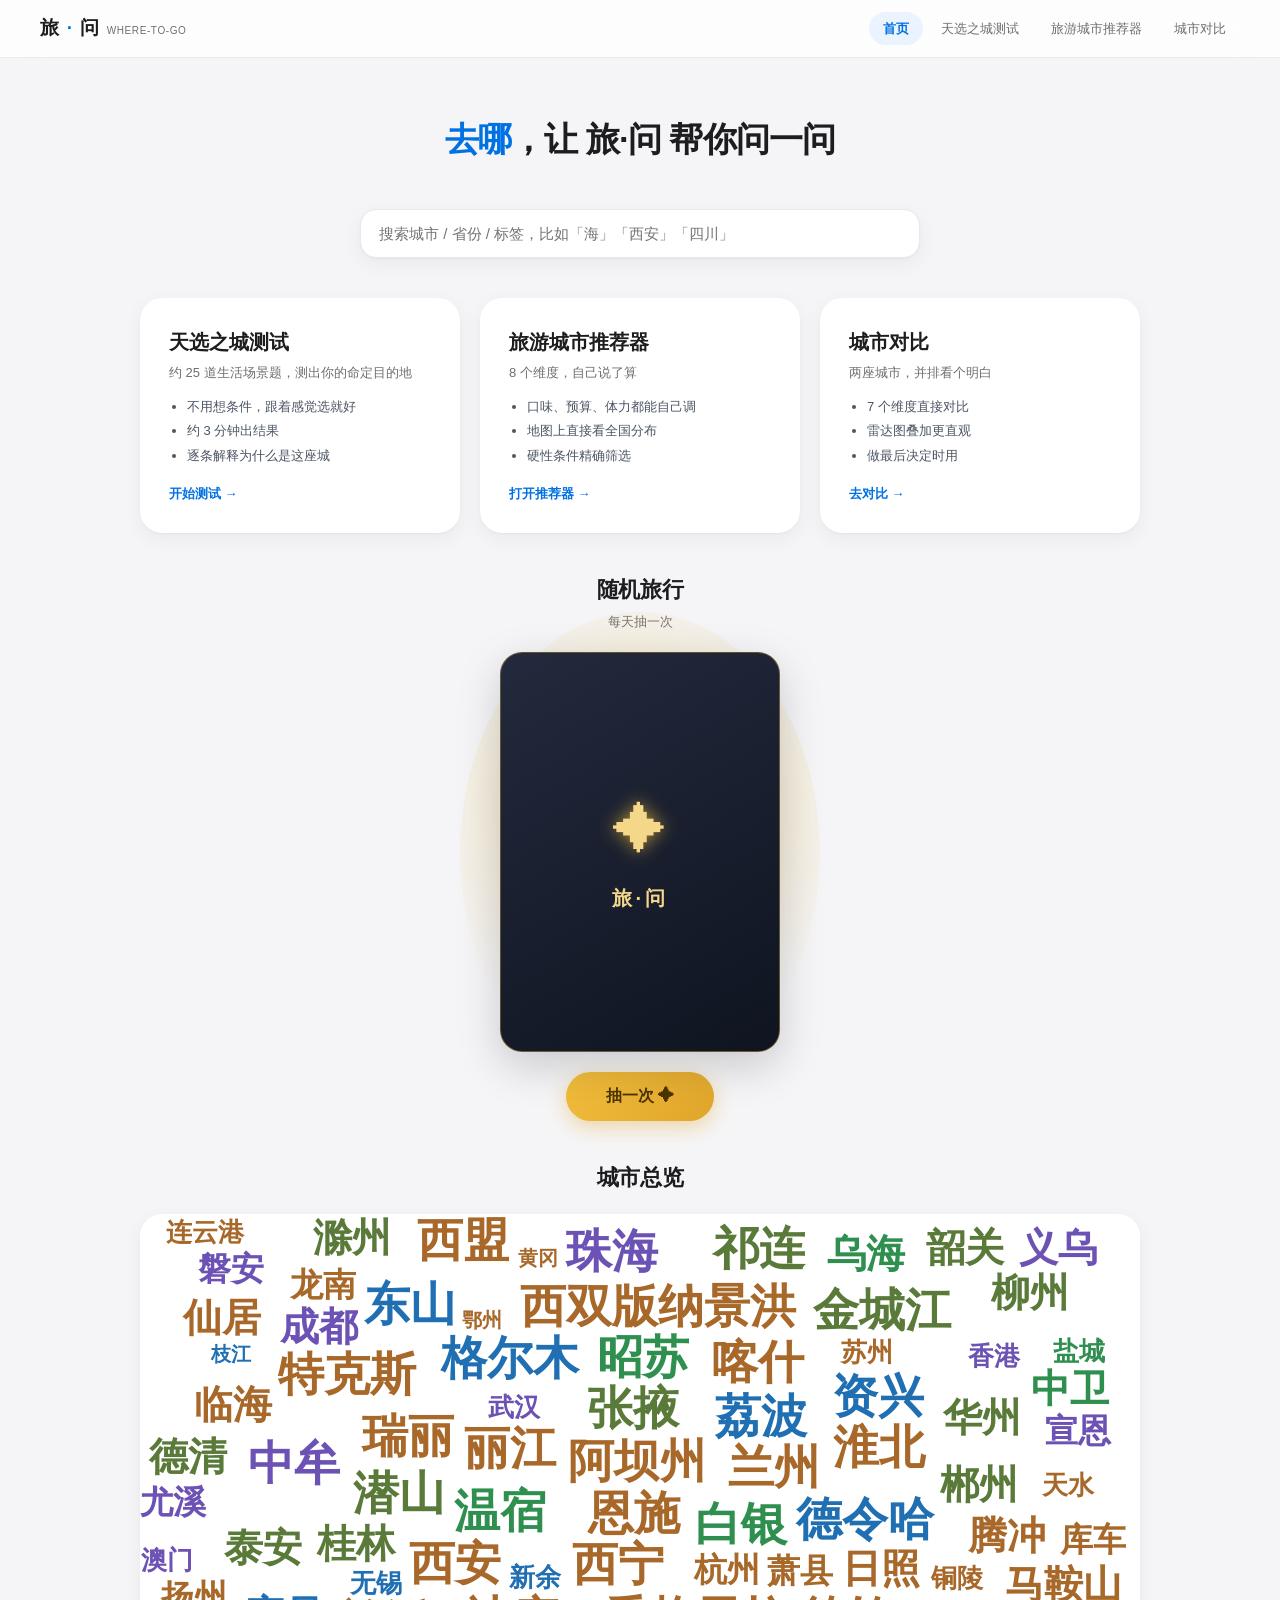
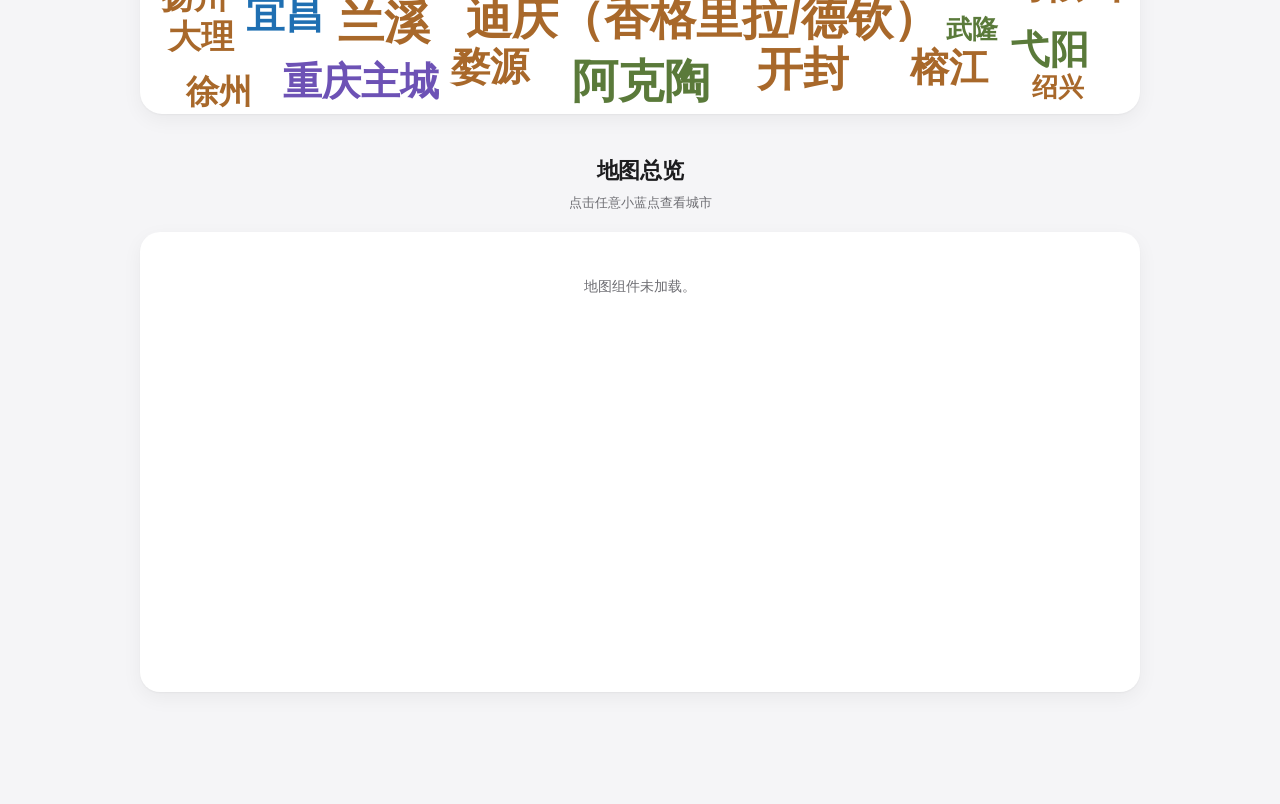
==== commit 234f4f26: "feat: 题库改由 Excel 生成、测试逻辑与分享图重构 题库 - 新增 _xlsx_to_test_data.py：直接从「天选之城测试_题库50题.xlsx」生成 test_data.js -" ====
--- a/index.html
+++ b/index.html
@@ -4,7 +4,7 @@
   <meta charset="UTF-8">
   <meta name="viewport" content="width=device-width, initial-scale=1.0">
   <title>旅·问 · where-to-go</title>
-  <link rel="stylesheet" href="style.css?v=v9">
+  <link rel="stylesheet" href="style.css?v=v13">
 </head>
 <body>
   <nav class="topbar">
@@ -20,7 +20,6 @@
   <main class="home">
     <section class="hero">
       <h1><span class="hero-hl">去哪</span>，让 旅·问 帮你问一问</h1>
-      <p class="hero-sub">100 座城市的真实旅行数据，换个方式找到属于你的那一座。</p>
     </section>
 
     <!-- 搜索 -->
@@ -123,11 +122,11 @@
     </section>
   </main>
 
-  <script src="data.js?v=v9"></script>
+  <script src="data.js?v=v13"></script>
   <script src="echarts.min.js"></script>
-  <script src="china.js?v=v9"></script>
-  <script src="geo.js?v=v9"></script>
-  <script src="common.js?v=v9"></script>
-  <script src="home.js?v=v9"></script>
+  <script src="china.js?v=v13"></script>
+  <script src="geo.js?v=v13"></script>
+  <script src="common.js?v=v13"></script>
+  <script src="home.js?v=v13"></script>
 </body>
 </html>
--- a/style.css
+++ b/style.css
@@ -712,7 +712,11 @@
 .result-alt-item {
   display: flex; align-items: center; gap: 10px;
   padding: 12px 14px; border-radius: 12px; background: #f7f7f9;
-}
+  cursor: pointer;
+  transition: background .15s ease, transform .15s ease;
+}
+.result-alt-item:hover { background: var(--accent-soft); }
+.result-alt-item:active { transform: scale(.995); }
 .result-alt-name { font-size: 14px; font-weight: 600; }
 .result-alt-prov { font-size: 12px; color: var(--muted); flex: 1; }
 .result-alt-score { font-size: 14px; font-weight: 700; color: var(--accent); }
@@ -721,6 +725,16 @@
   display: flex; justify-content: center; gap: 12px;
   margin-top: 8px; flex-wrap: wrap;
 }
+
+/* 维度不足时的提示页 */
+.result-inaccurate {
+  background: var(--panel); border-radius: 22px; padding: 40px 26px;
+  box-shadow: var(--shadow); text-align: center;
+}
+.result-inaccurate-icon { font-size: 30px; color: var(--warn); margin-bottom: 14px; }
+.result-inaccurate-title { margin: 0 0 14px; font-size: 21px; font-weight: 700; letter-spacing: -.01em; }
+.result-inaccurate-text { margin: 0 0 8px; font-size: 14px; color: #4b5563; line-height: 1.75; }
+.result-inaccurate .result-actions { margin-top: 22px; }
 
 /* ============ 首页通用 section ============ */
 .home-section { margin: 40px 0; }
@@ -860,9 +874,13 @@
   background: transparent; cursor: pointer; font-size: 14px;
 }
 .search-row:hover { background: var(--accent-soft); }
-.search-row-name { font-weight: 700; }
-.search-row-prov { color: var(--muted); font-size: 12px; }
-.search-row-tags { color: #9a9aa0; font-size: 12px; margin-left: auto; }
+.search-row-name { font-weight: 700; flex: 0 0 auto; }
+.search-row-prov { color: var(--muted); font-size: 12px; flex: 0 0 auto; }
+.search-row-tags {
+  color: #9a9aa0; font-size: 12px; margin-left: auto;
+  white-space: nowrap; overflow: hidden; text-overflow: ellipsis;
+  max-width: 58%;
+}
 .search-empty { padding: 18px; text-align: center; color: var(--muted); font-size: 13px; }
 
 /* ============ 文字云 ============ */
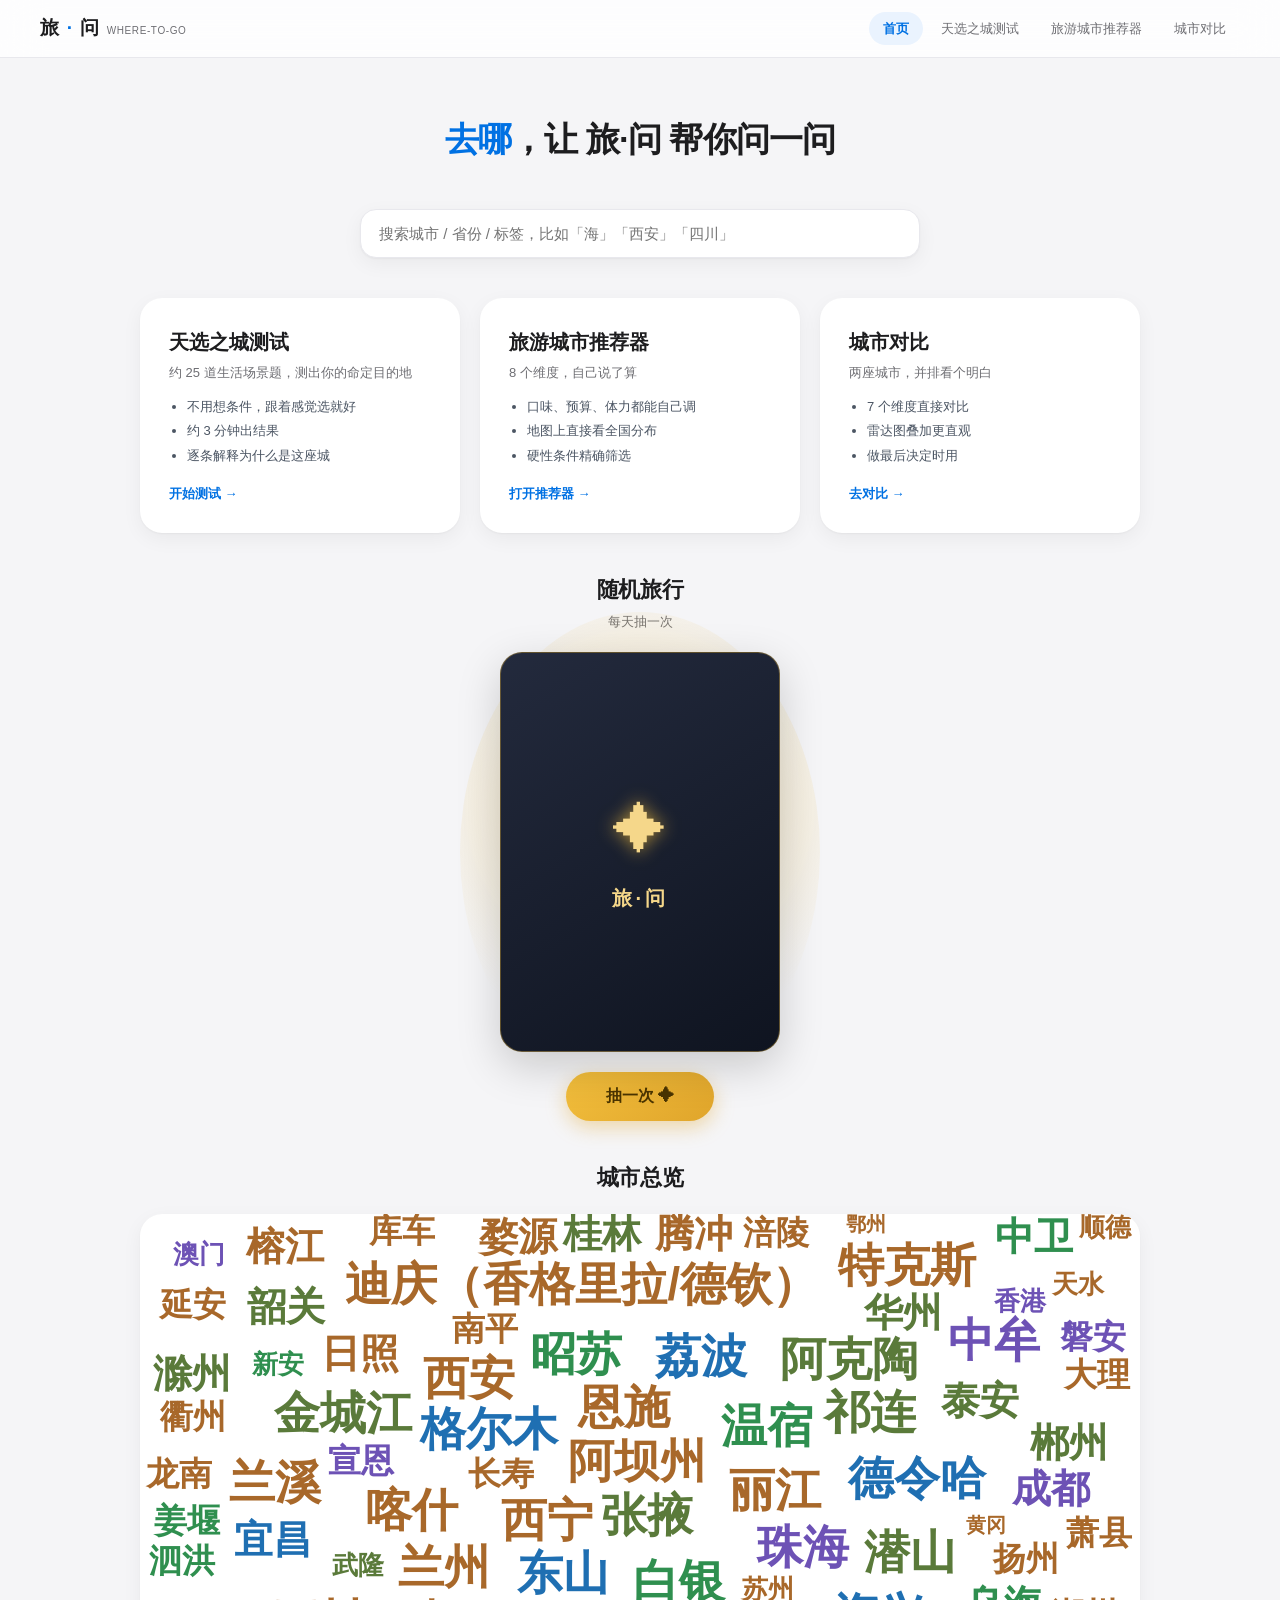
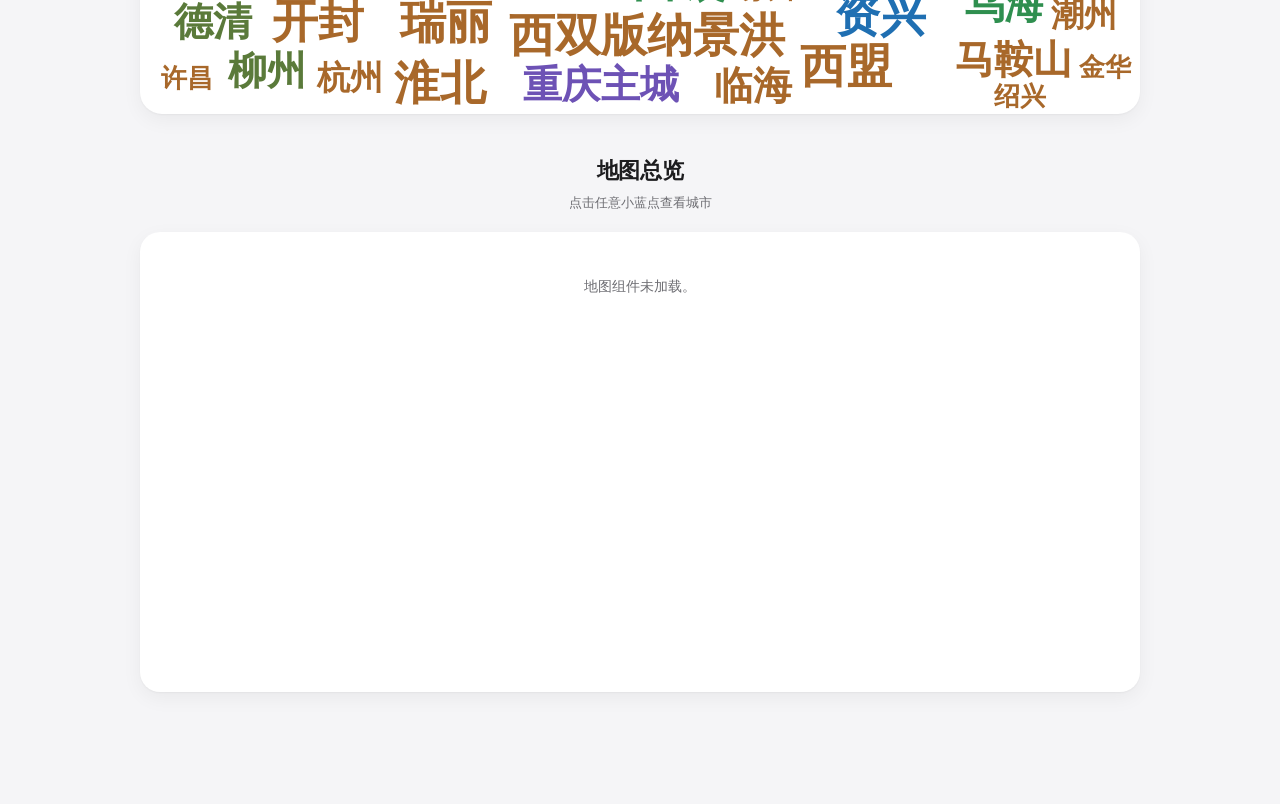
==== commit 42c69421: "feat: 「简直是你的天选城市！」移入最高分卡片底部 - 最高分 > 92% 时，提示条改为贴在匹配度最高的那张卡片底部 - 条为整宽黄底渐变、下圆角与卡片一致，带流光动画 - 顶部独立的 noti" ====
--- a/index.html
+++ b/index.html
@@ -4,7 +4,7 @@
   <meta charset="UTF-8">
   <meta name="viewport" content="width=device-width, initial-scale=1.0">
   <title>旅·问 · where-to-go</title>
-  <link rel="stylesheet" href="style.css?v=v13">
+  <link rel="stylesheet" href="style.css?v=v14">
 </head>
 <body>
   <nav class="topbar">
@@ -122,11 +122,11 @@
     </section>
   </main>
 
-  <script src="data.js?v=v13"></script>
+  <script src="data.js?v=v14"></script>
   <script src="echarts.min.js"></script>
-  <script src="china.js?v=v13"></script>
-  <script src="geo.js?v=v13"></script>
-  <script src="common.js?v=v13"></script>
-  <script src="home.js?v=v13"></script>
+  <script src="china.js?v=v14"></script>
+  <script src="geo.js?v=v14"></script>
+  <script src="common.js?v=v14"></script>
+  <script src="home.js?v=v14"></script>
 </body>
 </html>
--- a/style.css
+++ b/style.css
@@ -465,27 +465,10 @@
   background: var(--accent-soft);
   color: var(--accent);
 }
-/* 天选城市：浅黄底 + 2s 一个周期的淡入淡出呼吸 */
-.notice.notice-perfect {
-  color: var(--warn);
-  background: linear-gradient(90deg, #fff8e1, #fff0b8, #fff8e1);
-  background-size: 200% 100%;
-  border: 1px solid var(--warn-border);
-  text-align: center;
-  font-size: 15px;
-  box-shadow: 0 2px 12px rgba(242, 190, 60, .35);
-  animation: perfect-glow 2s ease-in-out infinite, perfect-shine 4s linear infinite;
-}
-@keyframes perfect-glow {
-  0%, 100% { opacity: .55; box-shadow: 0 2px 6px rgba(242, 190, 60, .18); }
-  50%      { opacity: 1;   box-shadow: 0 4px 18px rgba(242, 190, 60, .55); }
-}
+/* 天选城市条的位置动画（卡片底部使用时复用） */
 @keyframes perfect-shine {
   0%   { background-position: 0% 50%; }
   100% { background-position: 200% 50%; }
-}
-@media (prefers-reduced-motion: reduce) {
-  .notice.notice-perfect { animation: none; opacity: 1; }
 }
 .jumpmode-label { display: block; font-size: 12px; color: var(--muted); margin-bottom: 6px; }
 
@@ -504,6 +487,25 @@
 }
 .card:hover { transform: translateY(-2px); box-shadow: var(--shadow-hover); }
 .card.flash { transform: translateY(-2px); box-shadow: 0 0 0 2px var(--accent), var(--shadow-hover); }
+
+/* 最高匹配卡片底部的「天选城市」条（贴满卡片下边缘） */
+.card-perfect {
+  margin: 14px -18px -18px;
+  padding: 13px 18px 14px;
+  border-radius: 0 0 20px 20px;
+  text-align: center;
+  font-size: 15px;
+  font-weight: 700;
+  letter-spacing: .02em;
+  color: var(--warn);
+  background: linear-gradient(90deg, #fff8e1, #ffe9a8, #fff8e1);
+  background-size: 200% 100%;
+  border-top: 1px solid var(--warn-border);
+  animation: perfect-shine 4s linear infinite;
+}
+@media (prefers-reduced-motion: reduce) {
+  .card-perfect { animation: none; }
+}
 
 .card-top { display: flex; align-items: center; gap: 12px; }
 .rank {
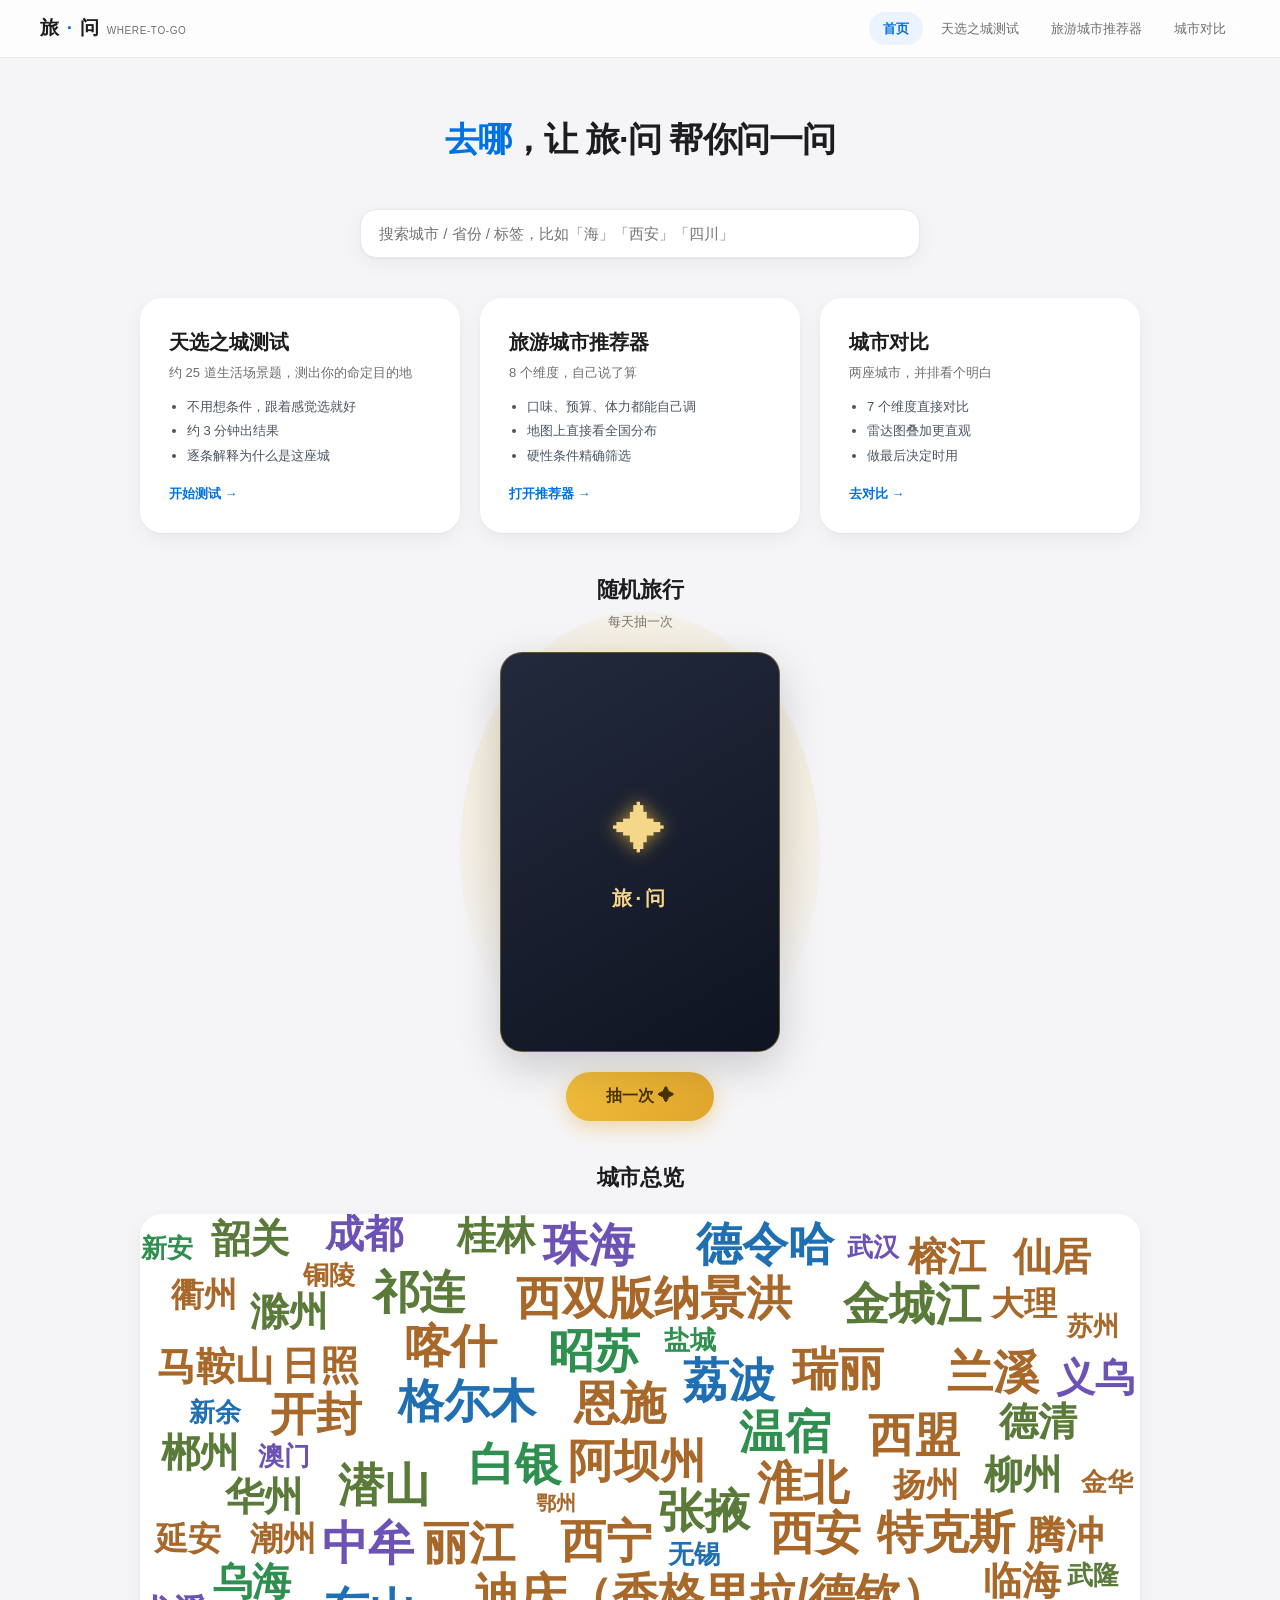
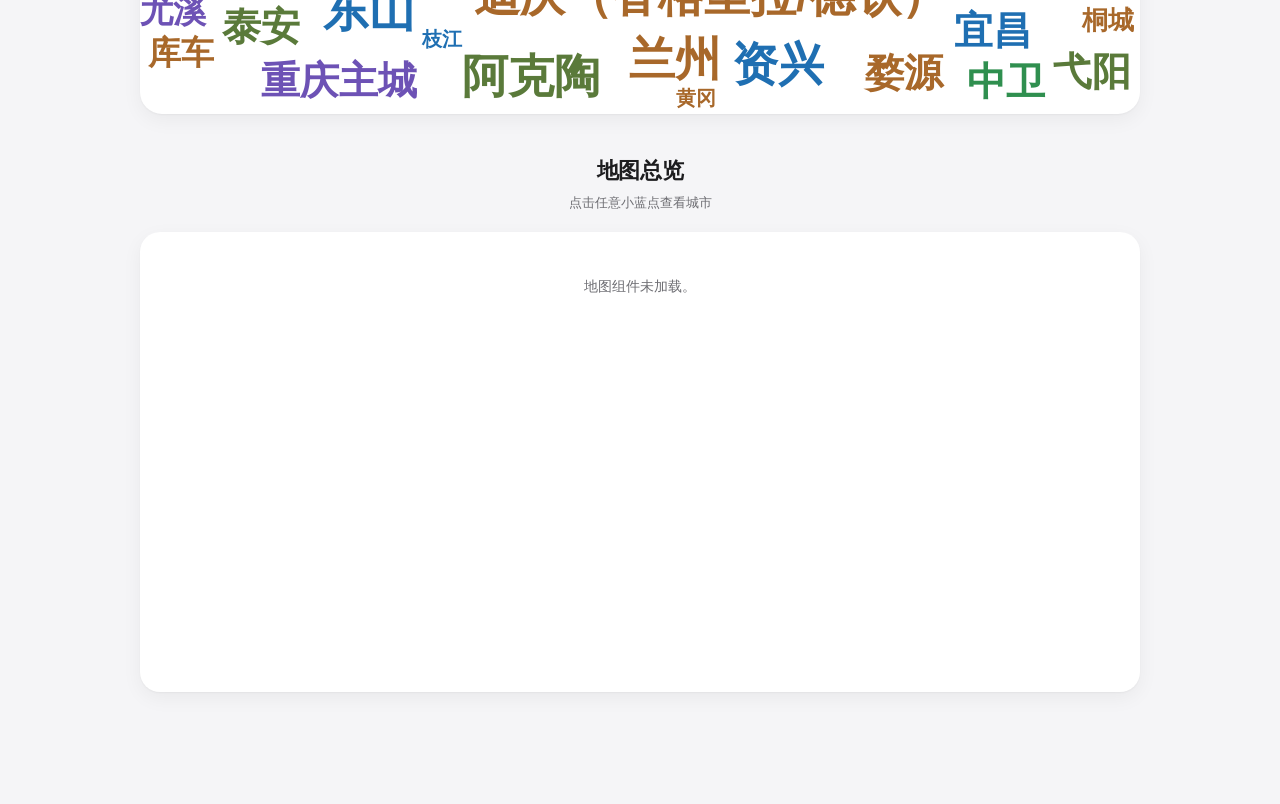
==== commit e856b6ba: "style: 天选城市条铺满卡片底部，底色减淡 50% - 卡片内边距改为 --card-pad 变量，天选城市条用负外边距精确铺满整个底部 - .card 加 overflow:hidden，保证条" ====
--- a/index.html
+++ b/index.html
@@ -4,7 +4,7 @@
   <meta charset="UTF-8">
   <meta name="viewport" content="width=device-width, initial-scale=1.0">
   <title>旅·问 · where-to-go</title>
-  <link rel="stylesheet" href="style.css?v=v14">
+  <link rel="stylesheet" href="style.css?v=v15">
 </head>
 <body>
   <nav class="topbar">
@@ -122,11 +122,11 @@
     </section>
   </main>
 
-  <script src="data.js?v=v14"></script>
+  <script src="data.js?v=v15"></script>
   <script src="echarts.min.js"></script>
-  <script src="china.js?v=v14"></script>
-  <script src="geo.js?v=v14"></script>
-  <script src="common.js?v=v14"></script>
-  <script src="home.js?v=v14"></script>
+  <script src="china.js?v=v15"></script>
+  <script src="geo.js?v=v15"></script>
+  <script src="common.js?v=v15"></script>
+  <script src="home.js?v=v15"></script>
 </body>
 </html>
--- a/style.css
+++ b/style.css
@@ -479,28 +479,30 @@
 }
 
 .card {
+  --card-pad: 18px;
   background: var(--panel);
   border-radius: 20px;
-  padding: 18px;
+  padding: var(--card-pad);
   box-shadow: var(--shadow);
+  overflow: hidden;
   transition: transform .16s ease, box-shadow .16s ease;
 }
 .card:hover { transform: translateY(-2px); box-shadow: var(--shadow-hover); }
 .card.flash { transform: translateY(-2px); box-shadow: 0 0 0 2px var(--accent), var(--shadow-hover); }
 
-/* 最高匹配卡片底部的「天选城市」条（贴满卡片下边缘） */
+/* 最高匹配卡片底部的「天选城市」条：铺满整个卡片底部 */
 .card-perfect {
-  margin: 14px -18px -18px;
-  padding: 13px 18px 14px;
+  margin: 14px calc(var(--card-pad) * -1) calc(var(--card-pad) * -1);
+  padding: 15px var(--card-pad) 17px;
   border-radius: 0 0 20px 20px;
   text-align: center;
   font-size: 15px;
   font-weight: 700;
   letter-spacing: .02em;
   color: var(--warn);
-  background: linear-gradient(90deg, #fff8e1, #ffe9a8, #fff8e1);
+  background: linear-gradient(90deg, #fffdf7, #fff4d4, #fffdf7);
   background-size: 200% 100%;
-  border-top: 1px solid var(--warn-border);
+  border-top: 1px solid #f6e8c4;
   animation: perfect-shine 4s linear infinite;
 }
 @media (prefers-reduced-motion: reduce) {
@@ -1179,7 +1181,7 @@
   /* 推荐器 */
   main { padding: 14px 12px 36px; }
   #china-map { height: 260px; }
-  .card { padding: 15px; }
+  .card { --card-pad: 15px; }
   .card-top { gap: 10px; }
   .name { font-size: 15px; }
   .score { font-size: 21px; }
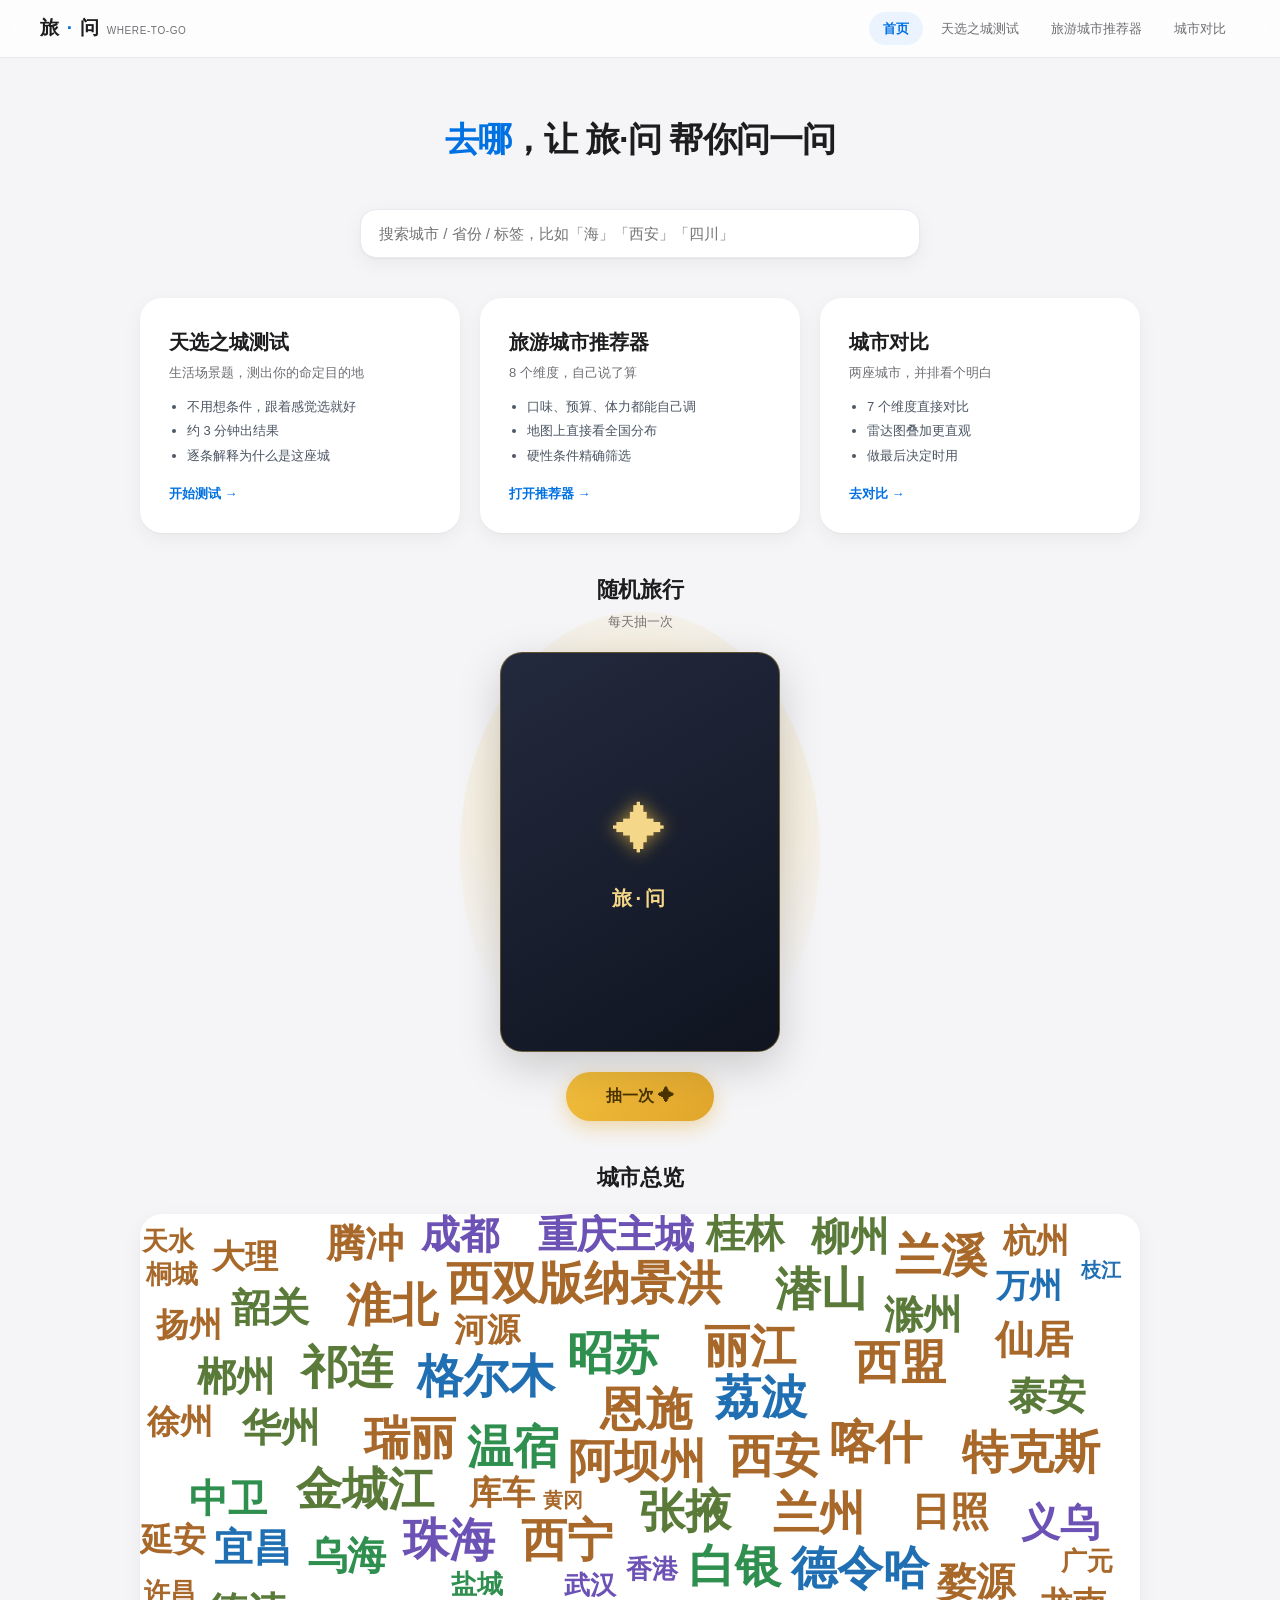
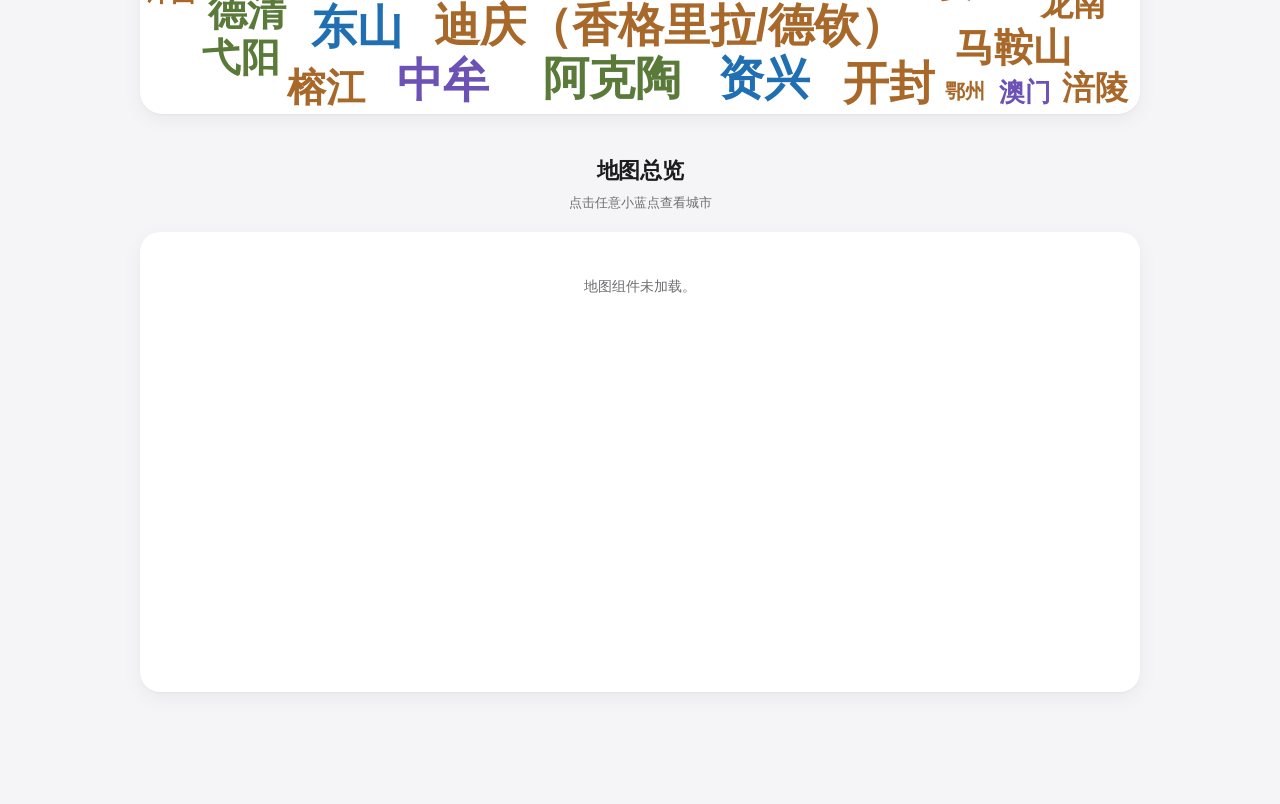
==== commit 853e5b6b: "copy: 首页天选之城测试描述去掉「约 25 道」 - 「约 25 道生活场景题，测出你的命定目的地」改为「生活场景题，测出你的命定目的地」 - 缓存版本升级到 v16" ====
--- a/index.html
+++ b/index.html
@@ -4,7 +4,7 @@
   <meta charset="UTF-8">
   <meta name="viewport" content="width=device-width, initial-scale=1.0">
   <title>旅·问 · where-to-go</title>
-  <link rel="stylesheet" href="style.css?v=v15">
+  <link rel="stylesheet" href="style.css?v=v16">
 </head>
 <body>
   <nav class="topbar">
@@ -35,7 +35,7 @@
     <section class="home-cards">
       <a class="home-card" href="test.html">
         <h2>天选之城测试</h2>
-        <p class="home-card-desc">约 25 道生活场景题，测出你的命定目的地</p>
+        <p class="home-card-desc">生活场景题，测出你的命定目的地</p>
         <ul class="home-card-points">
           <li>不用想条件，跟着感觉选就好</li>
           <li>约 3 分钟出结果</li>
@@ -122,11 +122,11 @@
     </section>
   </main>
 
-  <script src="data.js?v=v15"></script>
+  <script src="data.js?v=v16"></script>
   <script src="echarts.min.js"></script>
-  <script src="china.js?v=v15"></script>
-  <script src="geo.js?v=v15"></script>
-  <script src="common.js?v=v15"></script>
-  <script src="home.js?v=v15"></script>
+  <script src="china.js?v=v16"></script>
+  <script src="geo.js?v=v16"></script>
+  <script src="common.js?v=v16"></script>
+  <script src="home.js?v=v16"></script>
 </body>
 </html>
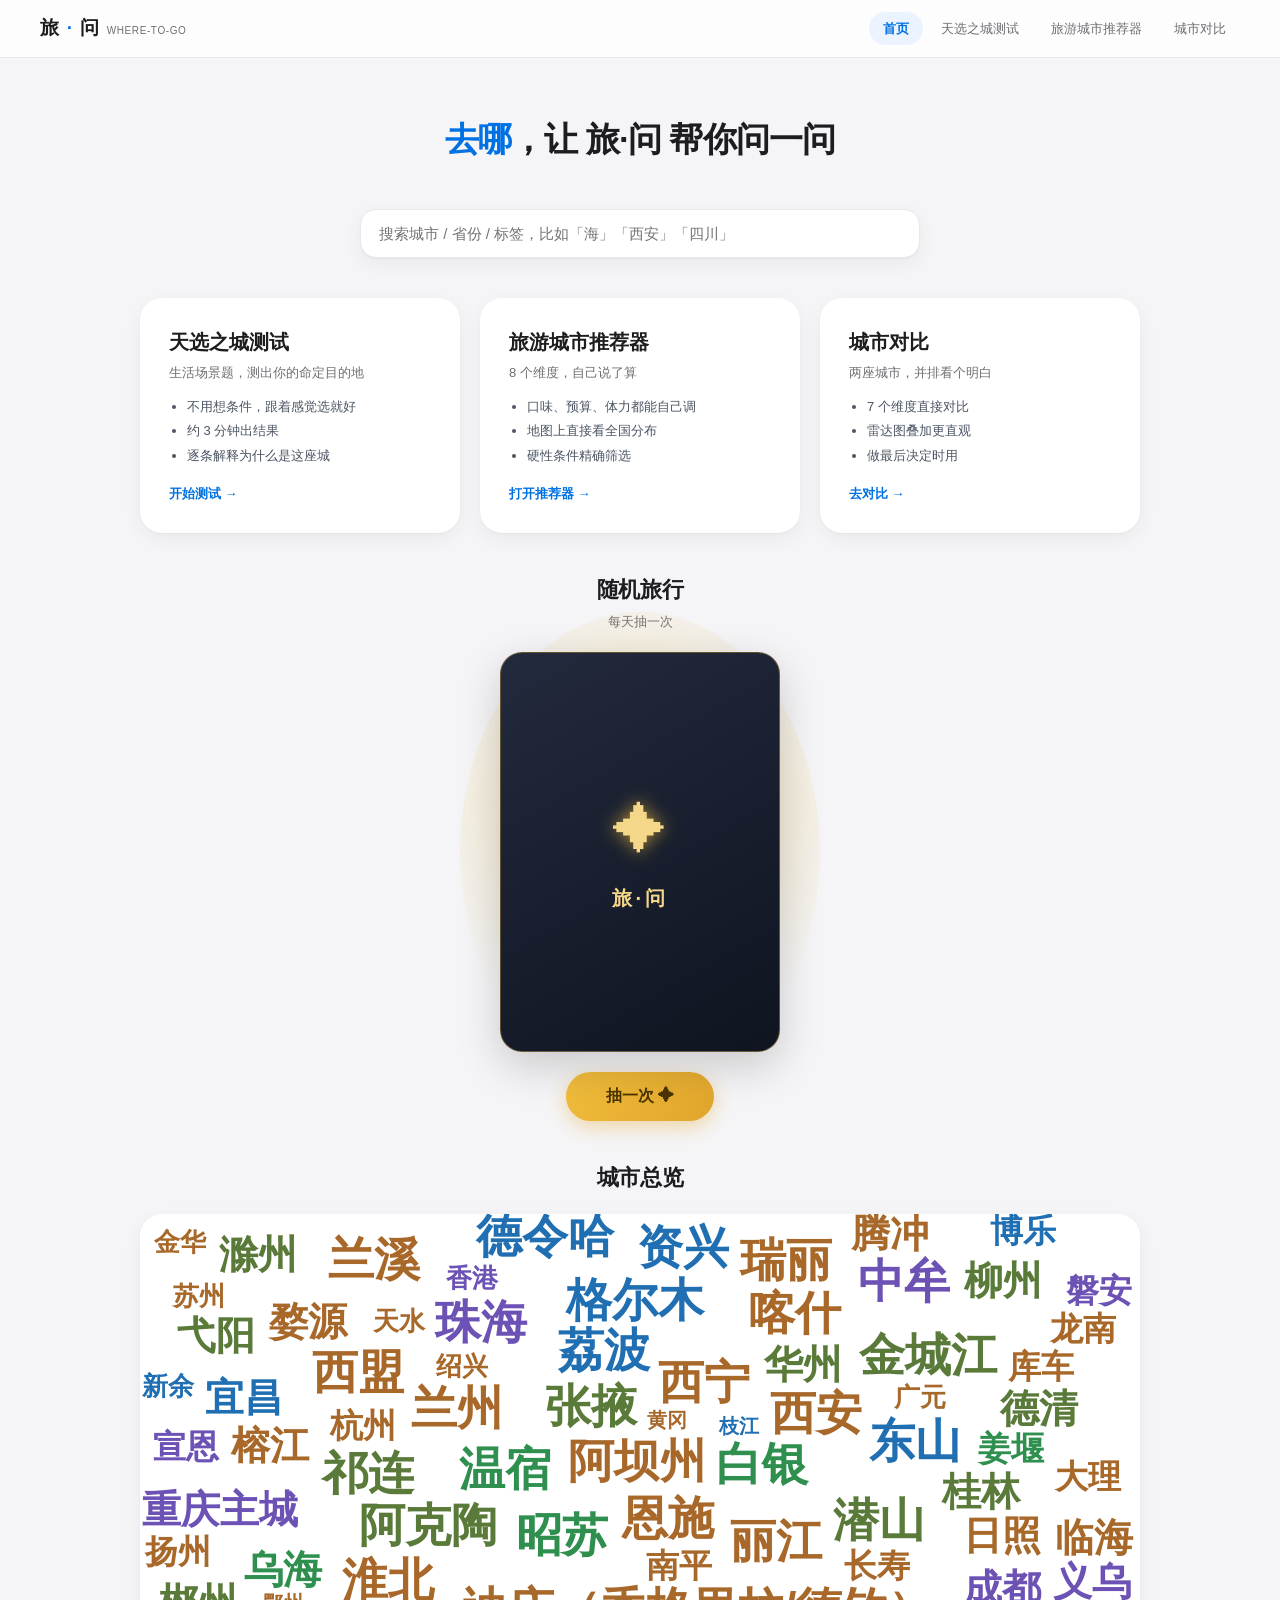
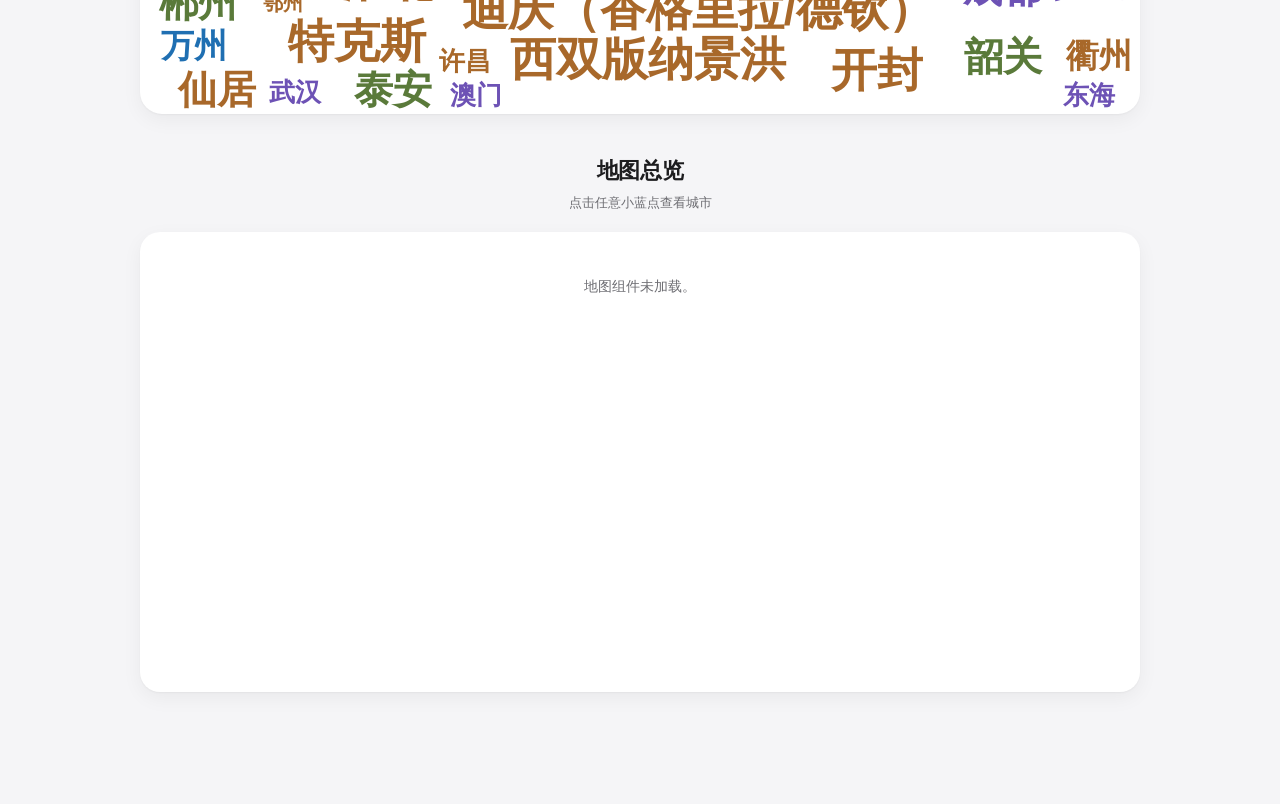
==== commit c8fe6307: "fix: 测试改为任何情况都给结果，移除「结果不准确」分支 - 删除 finish() 中的维度数门槛判断，不再拦截结果 - 恢复兜底：一个维度都没留下时，取 |raw| 最大的两个维度纳入考虑 - " ====
--- a/index.html
+++ b/index.html
@@ -4,7 +4,7 @@
   <meta charset="UTF-8">
   <meta name="viewport" content="width=device-width, initial-scale=1.0">
   <title>旅·问 · where-to-go</title>
-  <link rel="stylesheet" href="style.css?v=v16">
+  <link rel="stylesheet" href="style.css?v=v17">
 </head>
 <body>
   <nav class="topbar">
@@ -122,11 +122,11 @@
     </section>
   </main>
 
-  <script src="data.js?v=v16"></script>
+  <script src="data.js?v=v17"></script>
   <script src="echarts.min.js"></script>
-  <script src="china.js?v=v16"></script>
-  <script src="geo.js?v=v16"></script>
-  <script src="common.js?v=v16"></script>
-  <script src="home.js?v=v16"></script>
+  <script src="china.js?v=v17"></script>
+  <script src="geo.js?v=v17"></script>
+  <script src="common.js?v=v17"></script>
+  <script src="home.js?v=v17"></script>
 </body>
 </html>
--- a/style.css
+++ b/style.css
@@ -730,16 +730,6 @@
   margin-top: 8px; flex-wrap: wrap;
 }
 
-/* 维度不足时的提示页 */
-.result-inaccurate {
-  background: var(--panel); border-radius: 22px; padding: 40px 26px;
-  box-shadow: var(--shadow); text-align: center;
-}
-.result-inaccurate-icon { font-size: 30px; color: var(--warn); margin-bottom: 14px; }
-.result-inaccurate-title { margin: 0 0 14px; font-size: 21px; font-weight: 700; letter-spacing: -.01em; }
-.result-inaccurate-text { margin: 0 0 8px; font-size: 14px; color: #4b5563; line-height: 1.75; }
-.result-inaccurate .result-actions { margin-top: 22px; }
-
 /* ============ 首页通用 section ============ */
 .home-section { margin: 40px 0; }
 .home-section-head { text-align: center; margin-bottom: 20px; }
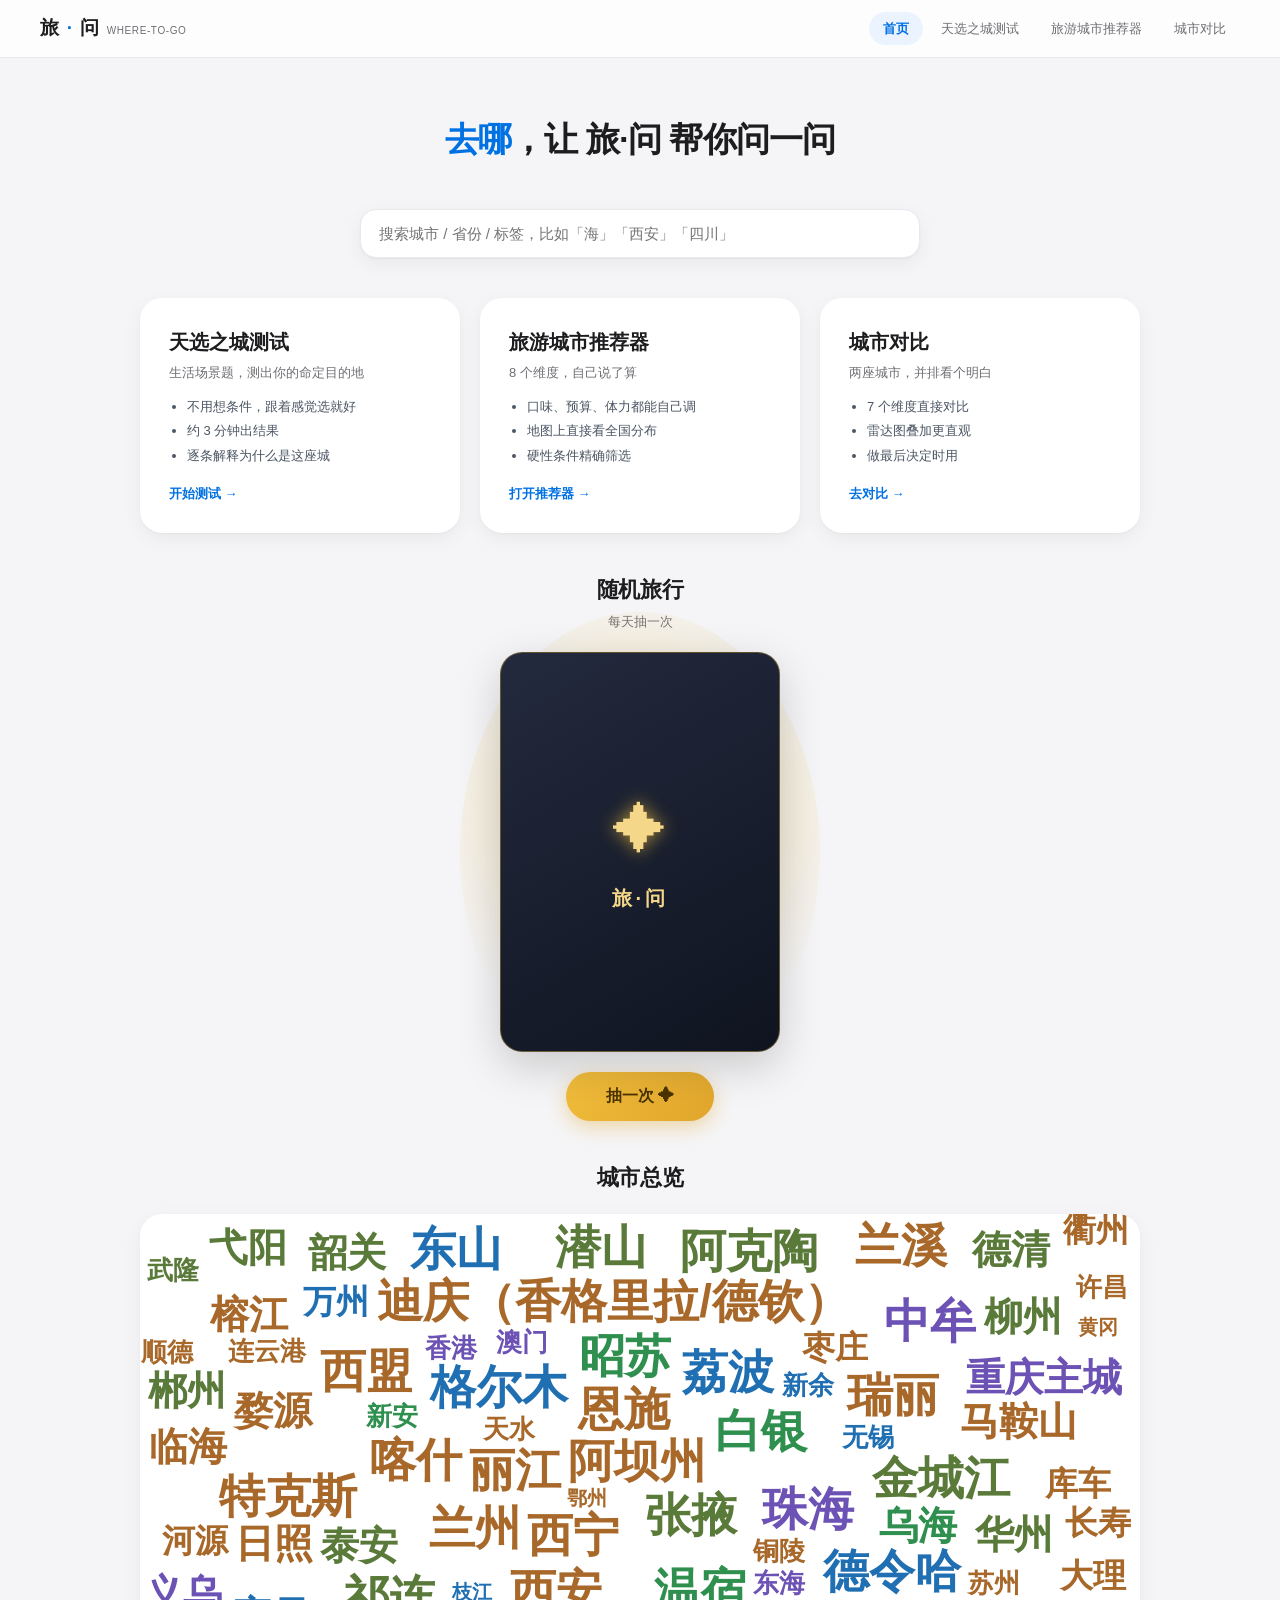
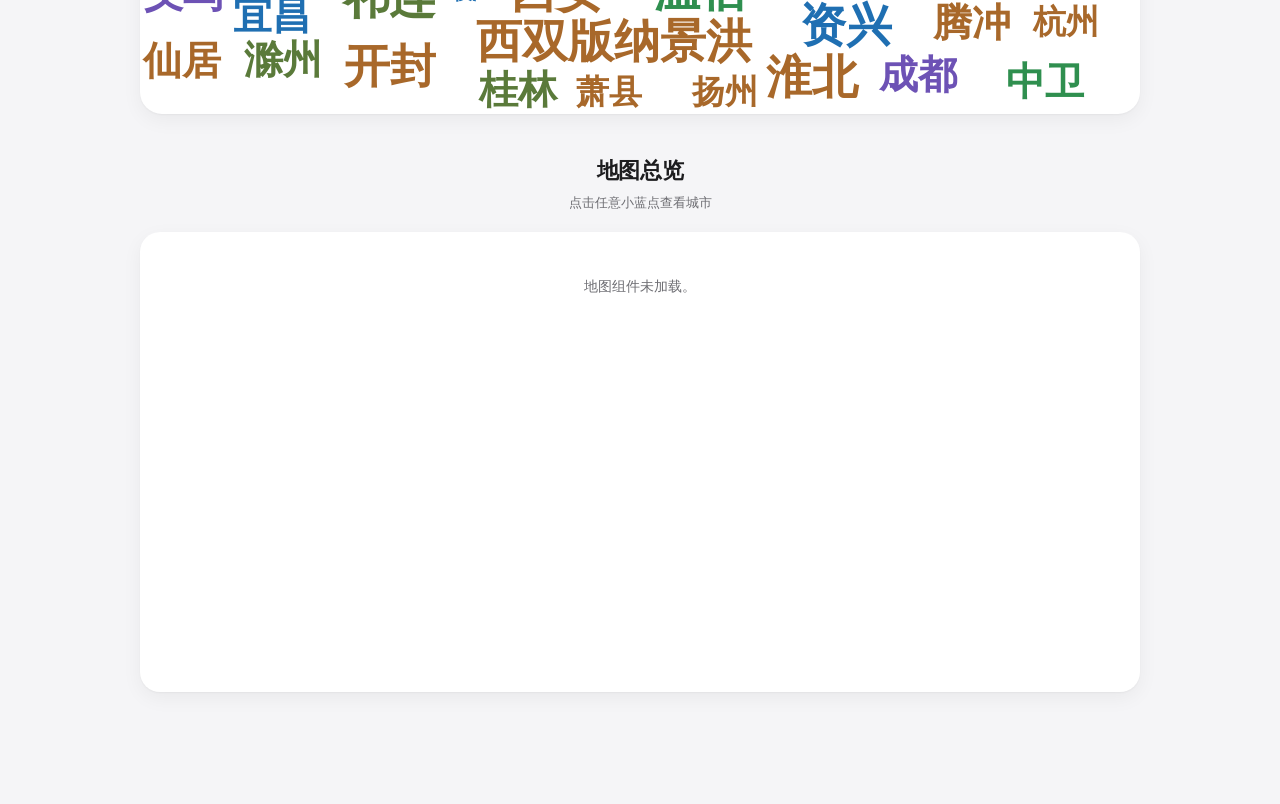
==== commit 56f92449: "feat: 首页搜索显示省份/标签，两张分享图加入雷达图 首页搜索 - 下拉恢复城市名 + 省份 + 标签（浅色小字），搜索「海」等标签词时能看到命中依据  分享图 - 新增 drawRadar()：" ====
--- a/index.html
+++ b/index.html
@@ -4,7 +4,7 @@
   <meta charset="UTF-8">
   <meta name="viewport" content="width=device-width, initial-scale=1.0">
   <title>旅·问 · where-to-go</title>
-  <link rel="stylesheet" href="style.css?v=v17">
+  <link rel="stylesheet" href="style.css?v=v18">
 </head>
 <body>
   <nav class="topbar">
@@ -122,11 +122,11 @@
     </section>
   </main>
 
-  <script src="data.js?v=v17"></script>
+  <script src="data.js?v=v18"></script>
   <script src="echarts.min.js"></script>
-  <script src="china.js?v=v17"></script>
-  <script src="geo.js?v=v17"></script>
-  <script src="common.js?v=v17"></script>
-  <script src="home.js?v=v17"></script>
+  <script src="china.js?v=v18"></script>
+  <script src="geo.js?v=v18"></script>
+  <script src="common.js?v=v18"></script>
+  <script src="home.js?v=v18"></script>
 </body>
 </html>
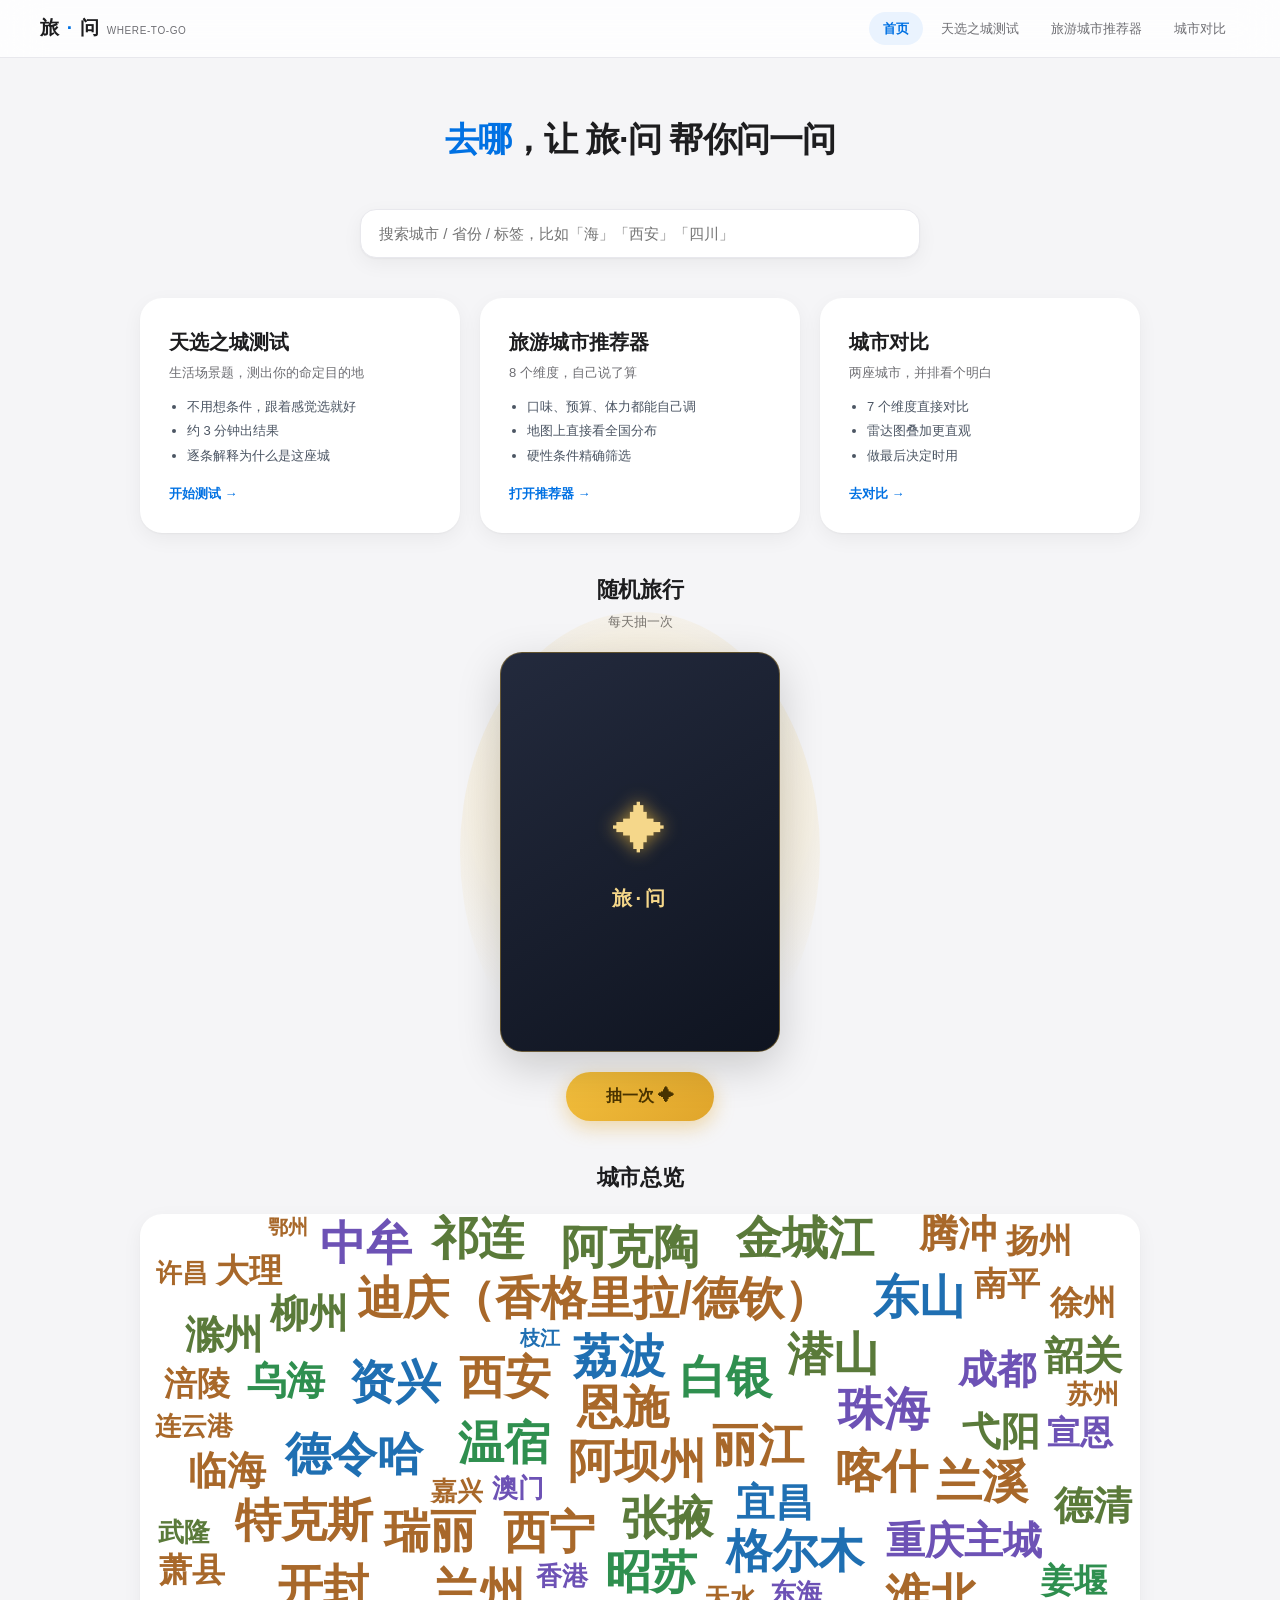
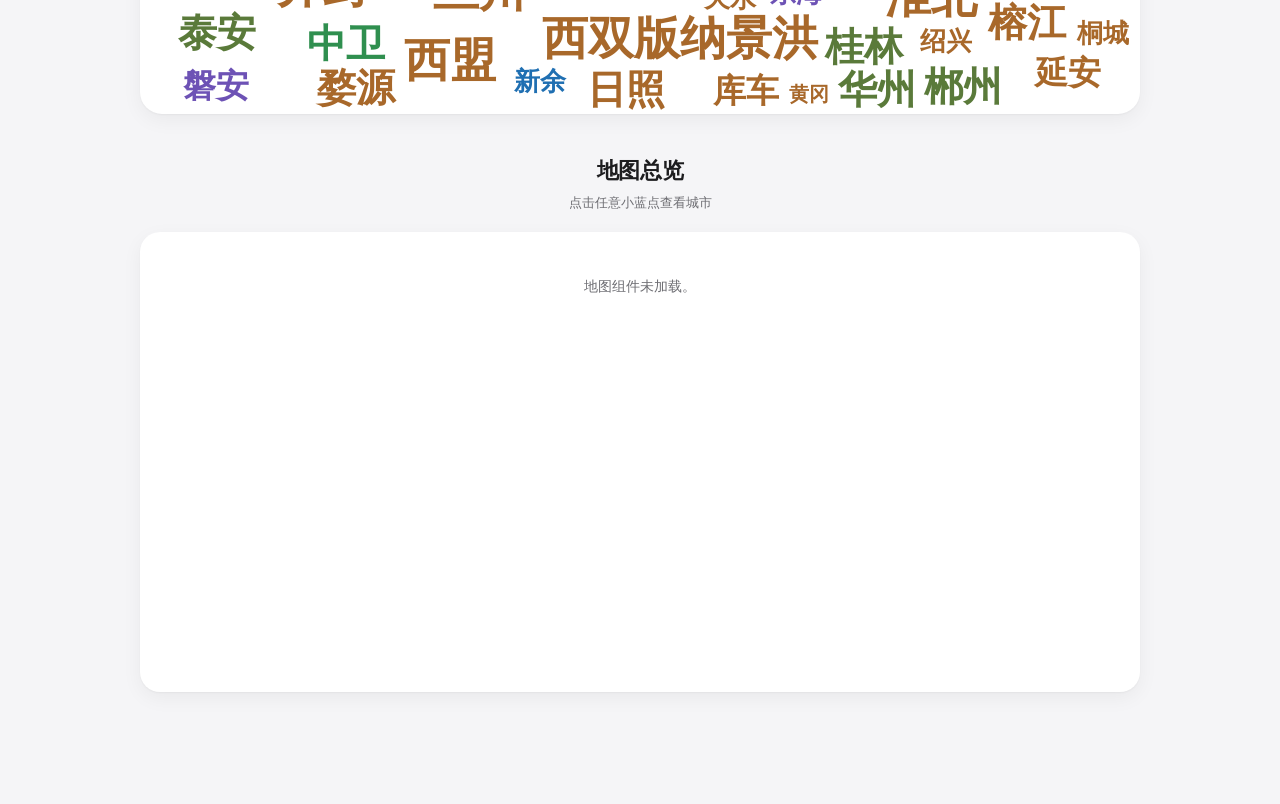
==== commit 7b1a6fde: "copy: 推荐器结果摘要去掉「仅显示匹配度最高的 10 座」 - summary 只保留「共匹配 N 座城市」，有排除时附「已排除 M 座」 - 移除不再使用的 truncated 变量 - 缓存版" ====
--- a/index.html
+++ b/index.html
@@ -4,7 +4,7 @@
   <meta charset="UTF-8">
   <meta name="viewport" content="width=device-width, initial-scale=1.0">
   <title>旅·问 · where-to-go</title>
-  <link rel="stylesheet" href="style.css?v=v18">
+  <link rel="stylesheet" href="style.css?v=v19">
 </head>
 <body>
   <nav class="topbar">
@@ -122,11 +122,11 @@
     </section>
   </main>
 
-  <script src="data.js?v=v18"></script>
+  <script src="data.js?v=v19"></script>
   <script src="echarts.min.js"></script>
-  <script src="china.js?v=v18"></script>
-  <script src="geo.js?v=v18"></script>
-  <script src="common.js?v=v18"></script>
-  <script src="home.js?v=v18"></script>
+  <script src="china.js?v=v19"></script>
+  <script src="geo.js?v=v19"></script>
+  <script src="common.js?v=v19"></script>
+  <script src="home.js?v=v19"></script>
 </body>
 </html>
